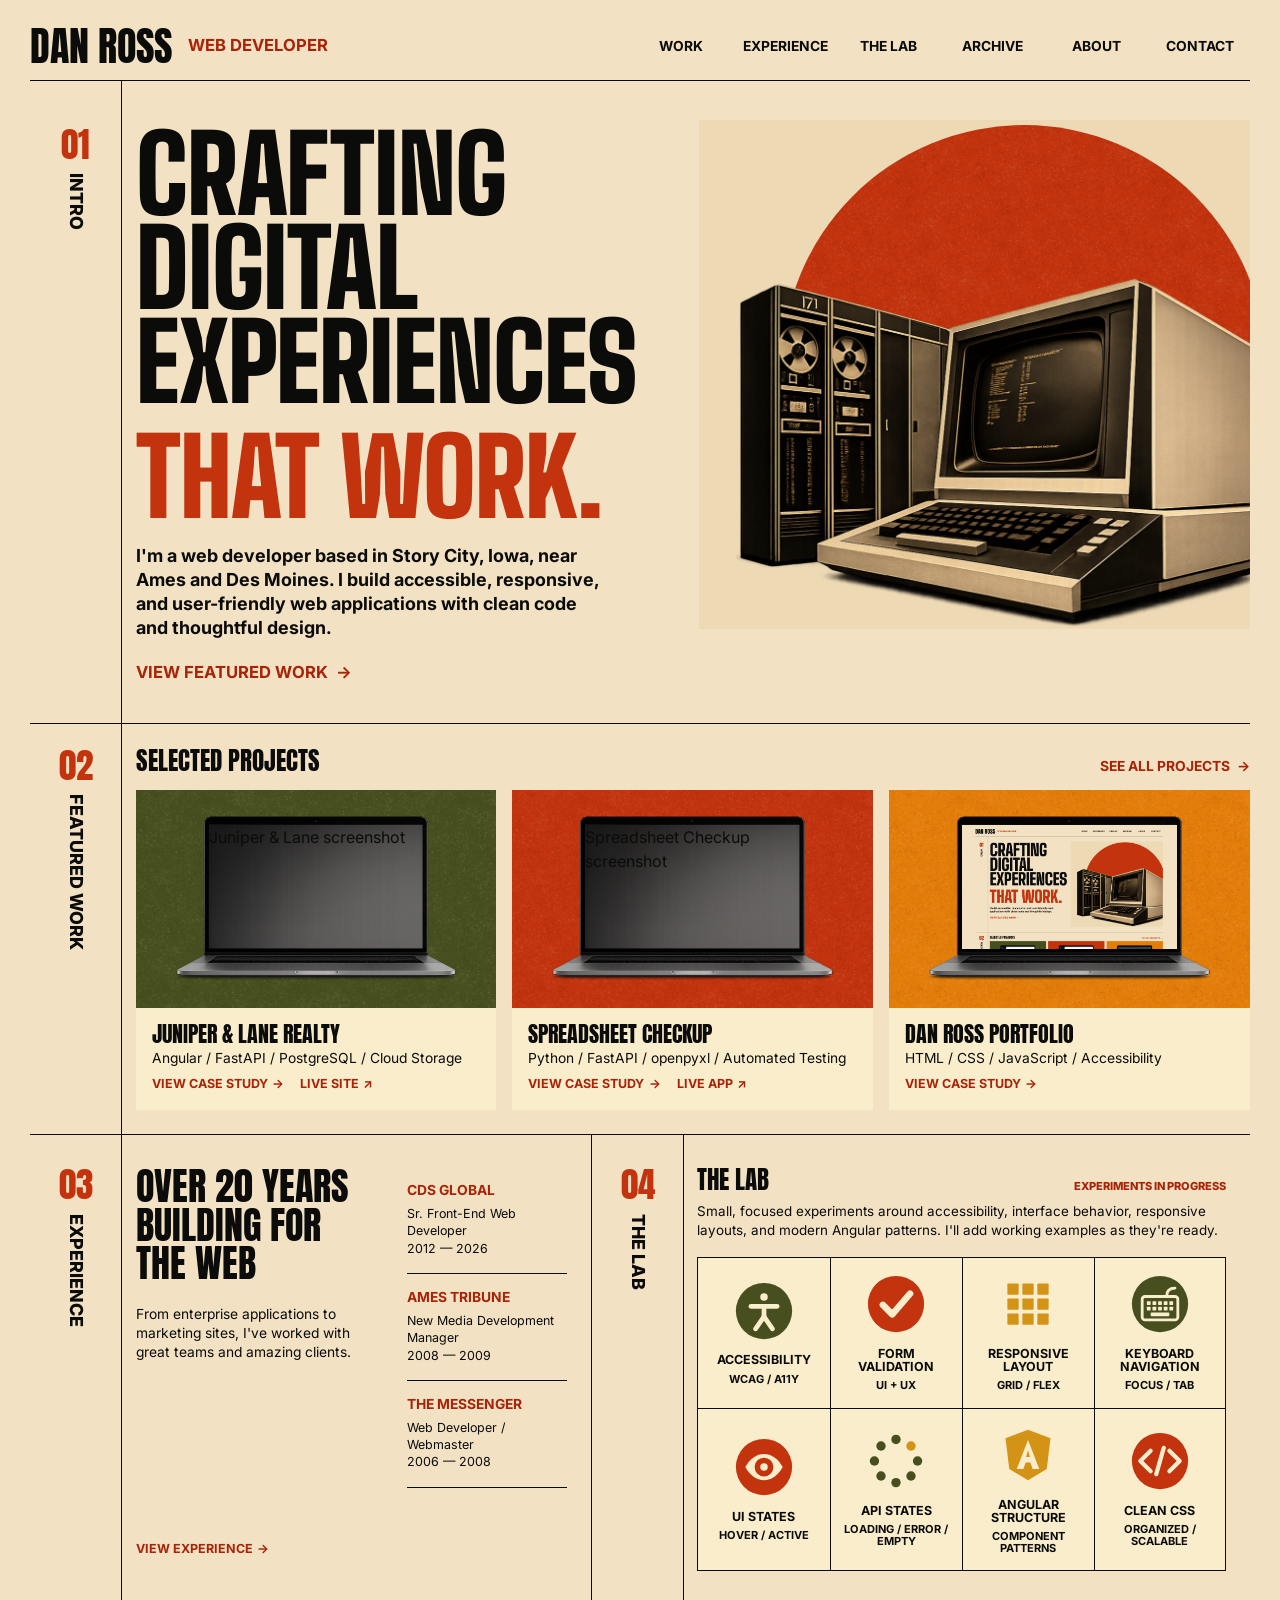
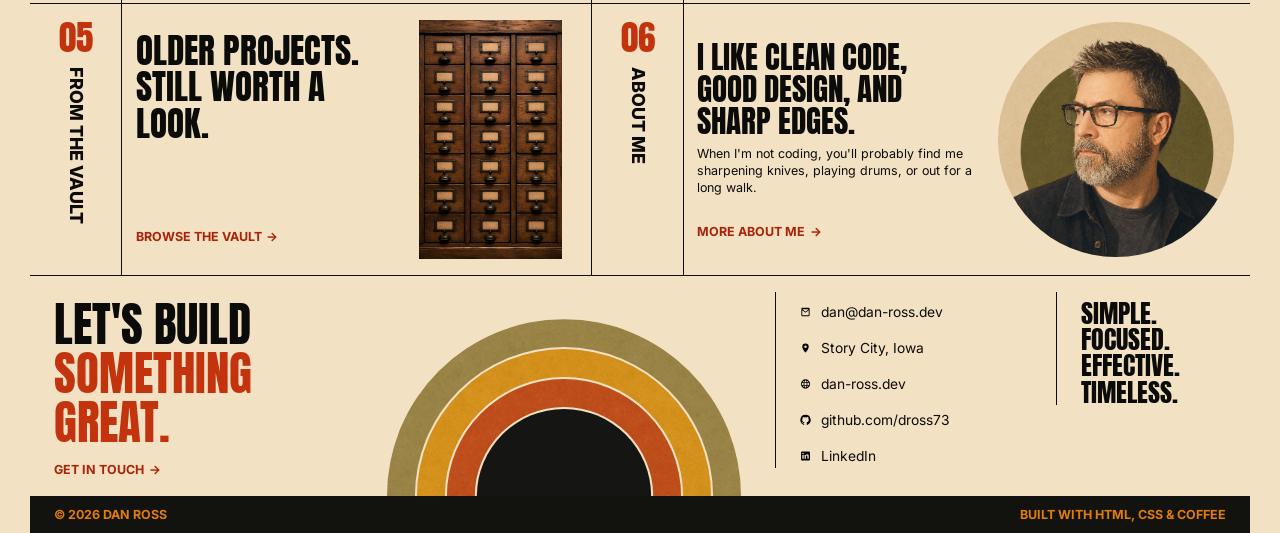
==== index.html @ 4769c068 "Use neutral placeholders for project screenshots" ====
<!doctype html>
<html lang="en">
  <head>
    <meta charset="UTF-8" />
    <meta name="viewport" content="width=device-width, initial-scale=1.0" />
    <meta
      name="description"
      content="Central Iowa web developer based in Story City, near Ames and Des Moines. Explore Dan Ross's front-end, Angular, accessibility, and full-stack development work."
    />

    <title>
      Dan Ross | Front-End & Full-Stack Web Developer in Central Iowa
    </title>
    <link rel="canonical" href="https://dan-ross.dev/" />
    <meta
      property="og:title"
      content="Dan Ross | Front-End &amp; Full-Stack Web Developer"
    />
    <meta
      property="og:description"
      content="Central Iowa web developer specializing in accessible front-end and full-stack web applications."
    />
    <meta property="og:type" content="website" />
    <meta property="og:url" content="https://dan-ross.dev/" />
    <meta
      property="og:image"
      content="https://dan-ross.dev/assets/images/dan-portfolio.png"
    />

    <meta name="twitter:card" content="summary_large_image" />

    <script type="application/ld+json">
      {
        "@context": "https://schema.org",
        "@type": "Person",
        "name": "Dan Ross",
        "url": "https://dan-ross.dev/",
        "image": "https://dan-ross.dev/assets/images/me.png",
        "jobTitle": "Front-End and Full-Stack Web Developer",
        "address": {
          "@type": "PostalAddress",
          "addressLocality": "Story City",
          "addressRegion": "IA",
          "addressCountry": "US"
        },
        "sameAs": [
          "https://github.com/dross73",
          "https://www.linkedin.com/in/dan-ross-dev/"
        ]
      }
    </script>

    <link rel="preconnect" href="https://fonts.googleapis.com" />
    <link rel="preconnect" href="https://fonts.gstatic.com" crossorigin />
    <link
      href="https://fonts.googleapis.com/css2?family=Anton&family=Big+Shoulders+Display:wght@900&family=Inter:wght@400;700;800&display=swap"
      rel="stylesheet"
    />
    <link rel="stylesheet" href="css/reset.css" />
    <link rel="stylesheet" href="css/base.css" />
    <link rel="stylesheet" href="css/layout.css" />
    <link rel="stylesheet" href="css/components.css" />
    <link rel="stylesheet" href="css/theme.css" />

    <script src="js/main.js" defer></script>
  </head>

  <body id="top">
    <a class="skip-link" href="#main-content"> Skip to main content </a>

    <header class="site-header">
      <a class="site-name" href="index.html">Dan Ross</a>
      <p class="site-role">Web Developer</p>

      <button
        class="nav-toggle"
        type="button"
        aria-expanded="false"
        aria-controls="primary-navigation"
        aria-label="Open navigation"
      >
        <span class="nav-toggle-line" aria-hidden="true"></span>
        <span class="nav-toggle-line" aria-hidden="true"></span>
        <span class="nav-toggle-line" aria-hidden="true"></span>
      </button>

      <nav id="primary-navigation" aria-label="Primary navigation">
        <ul class="nav-list">
          <li><a href="#work">Work</a></li>
          <li><a href="experience.html">Experience</a></li>
          <li><a href="#lab">The Lab</a></li>
          <li><a href="vault.html">Archive</a></li>
          <li><a href="about.html">About</a></li>
          <li><a href="#contact">Contact</a></li>
        </ul>
      </nav>
    </header>

    <main id="main-content">
      <section class="hero" aria-labelledby="hero-heading">
        <div class="section-marker" aria-hidden="true">
          <span class="section-marker-number">01</span>
          <span class="section-marker-label">Intro</span>
        </div>

        <div class="hero-main">
          <div class="hero-content">
            <h1 id="hero-heading">
              <span>Crafting</span>
              <span>digital</span>
              <span>experiences</span>
              <span class="hero-heading-accent">that work.</span>
            </h1>
            <p class="hero-description">
              I'm a web developer based in Story City, Iowa, near Ames and Des
              Moines. I build accessible, responsive, and user-friendly web
              applications with clean code and thoughtful design.
            </p>
            <a class="hero-link" href="#work">
              View featured work
              <span aria-hidden="true">→</span>
            </a>
          </div>
          <div class="hero-visual" aria-hidden="true">
            <img class="hero-image" src="assets/images/retro_pc.png" alt="" />
          </div>
        </div>
      </section>

      <section
        class="projects-section"
        id="work"
        aria-labelledby="work-heading"
      >
        <div class="section-marker" aria-hidden="true">
          <span class="section-marker-number">02</span>
          <span class="section-marker-label">Featured Work</span>
        </div>
        <div class="projects-content">
          <div class="projects-heading-row">
            <h2 id="work-heading">Selected Projects</h2>
            <a class="projects-archive-link" href="vault.html">
              See all projects
              <span aria-hidden="true">→</span>
            </a>
          </div>

          <div class="projects-grid">
            <article class="project-card">
              <div class="project-card-visual" aria-hidden="true">
                <div class="project-device">
                  <img
                    class="project-laptop"
                    src="assets/images/laptop.png"
                    alt=""
                  />
                  <div class="project-screen project-screen-placeholder">
                    <span>Juniper &amp; Lane screenshot</span>
                  </div>
                </div>
              </div>

              <div class="project-card-body">
                <h3>Juniper &amp; Lane Realty</h3>
                <p>Angular / FastAPI / PostgreSQL / Cloud Storage</p>

                <div class="project-card-actions">
                  <a
                    class="action-link project-card-cta"
                    href="projects/real-estate-admin.html"
                  >
                    View case study
                    <span aria-hidden="true">→</span>
                  </a>
                  <a
                    class="action-link project-card-cta"
                    href="https://realestate.dan-ross.dev/"
                    target="_blank"
                    rel="noreferrer"
                  >
                    Live site
                    <span aria-hidden="true">↗</span>
                  </a>
                </div>
              </div>
            </article>

            <article class="project-card">
              <div
                class="project-card-visual project-card-visual--red"
                aria-hidden="true"
              >
                <div class="project-device">
                  <img
                    class="project-laptop"
                    src="assets/images/laptop.png"
                    alt=""
                  />
                  <div class="project-screen project-screen-placeholder">
                    <span>Spreadsheet Checkup screenshot</span>
                  </div>
                </div>
              </div>

              <div class="project-card-body">
                <h3>Spreadsheet Checkup</h3>
                <p>Python / FastAPI / openpyxl / Automated Testing</p>

                <div class="project-card-actions">
                  <a
                    class="action-link project-card-cta"
                    href="projects/spreadsheet-checkup.html"
                  >
                    View case study
                    <span aria-hidden="true">→</span>
                  </a>
                  <a
                    class="action-link project-card-cta"
                    href="https://micro-utility.onrender.com/"
                    target="_blank"
                    rel="noreferrer"
                  >
                    Live app
                    <span aria-hidden="true">↗</span>
                  </a>
                </div>
              </div>
            </article>

            <article class="project-card">
              <div
                class="project-card-visual project-card-visual--orange"
                aria-hidden="true"
              >
                <div class="project-device">
                  <img
                    class="project-laptop"
                    src="assets/images/laptop.png"
                    alt=""
                  />
                  <img
                    class="project-screen"
                    src="assets/images/dan-portfolio.png"
                    alt=""
                  />
                </div>
              </div>

              <div class="project-card-body">
                <h3>Dan Ross Portfolio</h3>
                <p>HTML / CSS / JavaScript / Accessibility</p>

                <a
                  class="action-link project-card-cta"
                  href="projects/dan-ross-portfolio.html"
                >
                  View case study
                  <span aria-hidden="true">→</span>
                </a>
              </div>
            </article>
          </div>
        </div>
      </section>

      <div class="experience-lab-row">
        <section
          class="page-section experience-section"
          id="experience"
          aria-labelledby="experience-heading"
        >
          <div class="section-marker">
            <span class="section-marker-number" aria-hidden="true">03</span>

            <h2 id="experience-heading" class="section-marker-label">
              Experience
            </h2>
          </div>

          <div class="experience-content">
            <div class="experience-summary">
              <p class="experience-intro">
                Over 20 years building for <span class="no-wrap">the web</span>
              </p>

              <p class="experience-description">
                From enterprise applications to marketing sites, I've worked
                with great teams and amazing clients.
              </p>

              <a class="action-link experience-link" href="experience.html">
                View experience
                <span aria-hidden="true">→</span>
              </a>
            </div>

            <ol class="experience-list">
              <li class="experience-item">
                <div class="experience-item-heading">
                  <h3>CDS Global</h3>
                  <p>Sr. Front-End Web Developer</p>
                </div>

                <p class="experience-dates">
                  <time datetime="2012">2012</time>
                  <span aria-hidden="true">—</span>
                  <time datetime="2026">2026</time>
                </p>
              </li>

              <li class="experience-item">
                <div class="experience-item-heading">
                  <h3>Ames Tribune</h3>
                  <p>New Media Development Manager</p>
                </div>

                <p class="experience-dates">
                  <time datetime="2008">2008</time>
                  <span aria-hidden="true">—</span>
                  <time datetime="2009">2009</time>
                </p>
              </li>

              <li class="experience-item">
                <div class="experience-item-heading">
                  <h3>The Messenger</h3>
                  <p>Web Developer / Webmaster</p>
                </div>

                <p class="experience-dates">
                  <time datetime="2006">2006</time>
                  <span aria-hidden="true">—</span>
                  <time datetime="2008">2008</time>
                </p>
              </li>
            </ol>
          </div>
        </section>

        <section
          class="page-section lab-section"
          id="lab"
          aria-labelledby="lab-heading"
        >
          <div class="section-marker" aria-hidden="true">
            <span class="section-marker-number">04</span>
            <span class="section-marker-label">The Lab</span>
          </div>

          <div class="lab-content">
            <div class="lab-heading-row">
              <h2 id="lab-heading">The Lab</h2>

              <p class="lab-status">Experiments in progress</p>
            </div>
            <p class="lab-description">
              Small, focused experiments around accessibility, interface
              behavior, responsive layouts, and modern Angular patterns. I'll
              add working examples as they're ready.
            </p>
            <ul class="lab-grid">
              <li class="lab-card">
                <span class="lab-card-icon" aria-hidden="true">
                  <img
                    src="assets/icons/accessibility.svg"
                    alt=""
                    width="60"
                    height="60"
                  />
                </span>
                <h3>Accessibility</h3>
                <p>WCAG / A11Y</p>
              </li>

              <li class="lab-card">
                <span class="lab-card-icon" aria-hidden="true">
                  <img
                    src="assets/icons/form-validation.svg"
                    alt=""
                    width="60"
                    height="60"
                  />
                </span>
                <h3>Form Validation</h3>
                <p>UI + UX</p>
              </li>

              <li class="lab-card">
                <span class="lab-card-icon" aria-hidden="true">
                  <img
                    src="assets/icons/responsive-layout.svg"
                    alt=""
                    width="60"
                    height="60"
                  />
                </span>
                <h3>Responsive Layout</h3>
                <p>Grid / Flex</p>
              </li>

              <li class="lab-card">
                <span class="lab-card-icon" aria-hidden="true">
                  <img
                    src="assets/icons/keyboard-nav.svg"
                    alt=""
                    width="60"
                    height="60"
                  />
                </span>
                <h3>Keyboard Navigation</h3>
                <p>Focus / Tab</p>
              </li>

              <li class="lab-card">
                <span class="lab-card-icon" aria-hidden="true">
                  <img
                    src="assets/icons/ui-states.svg"
                    alt=""
                    width="60"
                    height="60"
                  />
                </span>
                <h3>UI States</h3>
                <p>Hover / Active</p>
              </li>

              <li class="lab-card">
                <span class="lab-card-icon" aria-hidden="true">
                  <img
                    src="assets/icons/api-states.svg"
                    alt=""
                    width="60"
                    height="60"
                  />
                </span>
                <h3>API States</h3>
                <p>Loading / Error / Empty</p>
              </li>

              <li class="lab-card">
                <span class="lab-card-icon" aria-hidden="true">
                  <img
                    src="assets/icons/angular-structure.svg"
                    alt=""
                    width="60"
                    height="60"
                  />
                </span>
                <h3>Angular Structure</h3>
                <p>Component Patterns</p>
              </li>

              <li class="lab-card">
                <span class="lab-card-icon" aria-hidden="true">
                  <img
                    src="assets/icons/clean-css.svg"
                    alt=""
                    width="60"
                    height="60"
                  />
                </span>
                <h3>Clean CSS</h3>
                <p>Organized / Scalable</p>
              </li>
            </ul>
          </div>
        </section>
      </div>

      <!-- Vault and About share one editorial row on desktop. -->
      <div class="vault-about-row">
        <section
          class="page-section vault-section"
          id="archive"
          aria-labelledby="archive-heading"
        >
          <div class="section-marker">
            <span class="section-marker-number" aria-hidden="true">05</span>

            <h2 id="archive-heading" class="section-marker-label">
              From the Vault
            </h2>
          </div>

          <div class="vault-content">
            <div class="vault-copy">
              <p class="vault-intro">
                Older projects.<br />
                Still worth a look.
              </p>

              <a class="action-link vault-link" href="vault.html">
                Browse the vault
                <span aria-hidden="true">→</span>
              </a>
            </div>

            <div class="vault-media">
              <img
                class="vault-image"
                src="assets/images/card-catalog.png"
                alt=""
                width="971"
                height="1619"
                loading="lazy"
              />
            </div>
          </div>
        </section>

        <section
          class="page-section about-section"
          id="about"
          aria-labelledby="about-heading"
        >
          <div class="section-marker">
            <span class="section-marker-number" aria-hidden="true">06</span>

            <h2 id="about-heading" class="section-marker-label">About Me</h2>
          </div>

          <div class="about-content">
            <div class="about-copy">
              <p class="about-intro">
                I like clean code,<br />
                good design, and<br />
                sharp edges.
              </p>

              <p class="about-description">
                When I'm not coding, you'll probably find me sharpening knives,
                playing drums, or out for a long walk.
              </p>

              <a class="action-link about-link" href="about.html">
                More about me
                <span aria-hidden="true">→</span>
              </a>
            </div>

            <img
              class="about-portrait"
              src="assets/images/me.png"
              alt="Stylized portrait of Dan Ross"
              width="1536"
              height="1536"
              loading="lazy"
            />
          </div>
        </section>
      </div>

      <section
        class="contact-section"
        id="contact"
        aria-labelledby="contact-heading"
      >
        <div class="contact-grid">
          <div class="contact-cta">
            <h2 id="contact-heading">
              <span>Let's build</span>
              <span>something great.</span>
            </h2>

            <a class="action-link contact-link" href="mailto:dan@dan-ross.dev">
              Get in touch
              <span aria-hidden="true">→</span>
            </a>
          </div>

          <img
            class="contact-arc"
            src="assets/images/contact-arc.svg"
            alt=""
            width="600"
            height="300"
          />

          <address class="contact-details">
            <ul>
              <li>
                <img
                  class="contact-detail-icon"
                  src="assets/icons/contact-email.svg"
                  alt=""
                  width="24"
                  height="24"
                />
                <a href="mailto:dan@dan-ross.dev">dan@dan-ross.dev</a>
              </li>

              <li>
                <img
                  class="contact-detail-icon"
                  src="assets/icons/contact-location.svg"
                  alt=""
                  width="24"
                  height="24"
                />
                <span>Story City, Iowa</span>
              </li>

              <li>
                <img
                  class="contact-detail-icon"
                  src="assets/icons/contact-website.svg"
                  alt=""
                  width="24"
                  height="24"
                />
                <a href="https://dan-ross.dev">dan-ross.dev</a>
              </li>

              <li>
                <img
                  class="contact-detail-icon"
                  src="assets/icons/contact-github.svg"
                  alt=""
                  width="24"
                  height="24"
                />
                <a
                  href="https://github.com/dross73"
                  target="_blank"
                  rel="noreferrer"
                >
                  github.com/dross73
                </a>
              </li>

              <li>
                <img
                  class="contact-detail-icon"
                  src="assets/icons/contact-linkedin.svg"
                  alt=""
                  width="24"
                  height="24"
                />
                <a
                  href="https://www.linkedin.com/in/dan-ross-dev/"
                  target="_blank"
                  rel="noreferrer"
                  >LinkedIn</a
                >
              </li>
            </ul>
          </address>

          <p class="contact-tagline">
            Simple.<br />
            Focused.<br />
            Effective.<br />
            Timeless.
          </p>
        </div>
      </section>
    </main>

    <footer class="site-footer">
      <p>&copy; 2026 Dan Ross</p>
      <p>Built with HTML, CSS &amp; Coffee</p>
    </footer>

    <a class="back-to-top" href="#top" aria-label="Back to top">
      <span aria-hidden="true">↑</span>
    </a>
    <!-- Cloudflare Web Analytics -->
    <!-- htmlhint-disable attr-value-double-quotes -->
    <script
      type="module"
      src="https://static.cloudflareinsights.com/beacon.min.js"
      data-cf-beacon='{"token":"810c27ea24e74a5a8861d5052f84c1c4"}'
    ></script>
    <!-- End Cloudflare Web Analytics -->
  </body>
</html>
---- css/base.css ----
body {
  background-color: var(--color-background);
  color: var(--color-text);
  font-family: var(--font-body);
  line-height: 1.5;
}

html {
  scroll-behavior: smooth;
}

/* Respect users who prefer reduced motion. */
@media (prefers-reduced-motion: reduce) {
  html {
    scroll-behavior: auto;
  }
}

h1,
h2,
h3 {
  line-height: 1.1;
}

a {
  color: inherit;
  text-underline-offset: 0.2em;
}

:focus-visible {
  outline: 0.2rem solid currentColor;
  outline-offset: 0.2rem;
}

.no-wrap {
  white-space: nowrap;
}
---- css/layout.css ----
.site-header {
  display: grid;
  grid-template-columns: auto auto 1fr;
  align-items: center;
  gap: 0.95rem;
  width: min(calc(100% - 3.8rem), 85.17rem);
  margin-inline: auto;
  padding-block: 1.55rem 0.82rem;
  border-bottom: 1px solid var(--color-text);
}

.site-header nav {
  justify-self: end;
}

.nav-list {
  display: flex;
  align-items: center;
  gap: 0.26rem;
  margin: 0;
  padding: 0;
  list-style: none;
}

.nav-list li {
  width: 6.22rem;
  text-align: center;
}

.hero {
  display: grid;
  grid-template-columns: 5.75rem minmax(0, 1fr);
  align-items: start;
  column-gap: 0.83rem;
  width: min(calc(100% - 3.8rem), 85.17rem);
  margin-inline: auto;
}

.hero-main {
  display: grid;
  grid-template-columns:
    minmax(0, 35.95rem)
    minmax(0, 41.81rem);
  align-items: start;
  column-gap: 0.83rem;
  padding: 2.87rem 0 2.4rem;
}

.projects-section {
  display: grid;
  grid-template-columns: 5.75rem minmax(0, 1fr);
  column-gap: 0.83rem;
  width: min(calc(100% - 3.8rem), 85.17rem);
  margin-inline: auto;
  border-top: 1px solid var(--color-text);
  border-bottom: 1px solid var(--color-text);
}

.projects-content {
  padding-block: 1.5rem;
}

.projects-heading-row {
  display: flex;
  align-items: baseline;
  justify-content: space-between;
  gap: 1rem;
}

.projects-grid {
  display: grid;
  grid-template-columns: repeat(3, minmax(0, 1fr));
  gap: 16px;
  margin-top: 16px;
}

.experience-lab-row {
  display: grid;
  grid-template-columns: minmax(0, 46fr) minmax(0, 54fr);
  width: min(calc(100% - 3.8rem), 85.17rem);
  margin-inline: auto;
  border-bottom: 1px solid var(--color-text);
}

.experience-section {
  display: grid;
  grid-template-columns: 5.75rem minmax(0, 1fr);
  column-gap: 0.83rem;
}

.experience-content {
  display: grid;
  grid-template-columns: minmax(0, 3fr) minmax(0, 2fr);
  column-gap: 2rem;
  padding: 2rem 1.5rem 2rem 0;
}

.experience-lab-row > .page-section + .page-section {
  border-left: 1px solid var(--color-text);
}

.lab-section {
  display: grid;
  grid-template-columns: 5.75rem minmax(0, 1fr);
  column-gap: 0.83rem;
}

.lab-content {
  padding: 2rem 1.5rem 2rem 0;
}

.lab-heading-row {
  display: flex;
  align-items: baseline;
  justify-content: space-between;
  gap: 1rem;
}

.lab-grid {
  display: grid;
  grid-template-columns: repeat(4, minmax(0, 1fr));
  margin: 1rem 0 0;
  padding: 0;
  list-style: none;
}

/* Vault, About, Contact, and footer */
.vault-about-row {
  display: grid;
  grid-template-columns: minmax(0, 46fr) minmax(0, 54fr);
  width: min(calc(100% - 3.8rem), 85.17rem);
  margin-inline: auto;
  border-bottom: 1px solid var(--color-text);
}

.vault-section,
.about-section {
  display: grid;
  grid-template-columns: 5.75rem minmax(0, 1fr);
  column-gap: 0.83rem;
}

.vault-about-row > .page-section + .page-section {
  border-left: 1px solid var(--color-text);
}

.vault-content {
  display: grid;
  grid-template-columns: minmax(0, 1fr) minmax(10rem, 40%);
  gap: 1.25rem;
  min-height: 16.93rem;
  padding: 1rem 0.75rem 1rem 0;
}

.about-content {
  display: grid;
  grid-template-columns: minmax(0, 1fr) minmax(10rem, 44%);
  align-items: center;
  gap: 1rem;
  min-height: 16.93rem;
  padding: 0.75rem 1rem 0.75rem 0;
}

.contact-section {
  width: min(calc(100% - 3.8rem), 85.17rem);
  margin-inline: auto;
  padding: 1rem 1.5rem 0;
}

.contact-grid {
  display: grid;
  grid-template-columns:
    minmax(0, 1.02fr)
    minmax(0, 1.44fr)
    minmax(0, 0.96fr)
    minmax(0, 0.58fr);
  align-items: start;
  min-height: 12.75rem;
}

.contact-cta {
  grid-column: 1;
  padding-top: 0.5rem;
}

.contact-arc {
  grid-column: 2;
}

.contact-details {
  grid-column: 3;
  padding: 0.5rem 1.5rem 0;
  border-left: 1px solid var(--color-text);
}

.contact-tagline {
  grid-column: 4;
  padding: 0.5rem 0 0 1.5rem;
  border-left: 1px solid var(--color-text);
}

.site-footer {
  display: flex;
  align-items: center;
  justify-content: space-between;
  gap: 1rem;
  width: min(calc(100% - 3.8rem), 85.17rem);
  margin-inline: auto;
  padding: 0.75rem 1.5rem;
}

/* Prevent the Experience content from becoming cramped on smaller desktops. */
@media (max-width: 64rem) {
  .experience-content {
    grid-template-columns: 1fr;
    gap: 1.5rem;
  }

  .lab-grid {
    grid-template-columns: repeat(2, minmax(0, 1fr));
  }

  .vault-content {
    grid-template-columns: 1fr;
  }
}

@media (max-width: 56rem) {
  .site-header {
    grid-template-columns: auto minmax(0, 1fr) auto;
    gap: 0.75rem;
    width: calc(100% - 2rem);
    padding-block: 1.25rem 0.9rem;
  }

  .hero {
    grid-template-columns: 1fr;
    row-gap: 2rem;
    width: calc(100% - 2rem);
    padding: 2rem 0 2.5rem;
  }

  .hero-main {
    grid-template-columns: 1fr;
    row-gap: 2rem;
    padding: 0;
  }

  .projects-section {
    grid-template-columns: 1fr;
    width: calc(100% - 2rem);
  }

  .projects-grid {
    grid-template-columns: 1fr;
  }

  .experience-lab-row {
    grid-template-columns: 1fr;
    width: calc(100% - 2rem);
  }

  .experience-section {
    grid-template-columns: 1fr;
  }

  .experience-content {
    grid-template-columns: 1fr;
    padding: 1.5rem 0 2rem;
  }

  .lab-section {
    grid-template-columns: 1fr;
  }

  .lab-content {
    padding: 1.5rem 0 2rem;
  }

  .lab-grid {
    grid-template-columns: repeat(2, minmax(0, 1fr));
  }

  .vault-about-row {
    grid-template-columns: 1fr;
    width: calc(100% - 2rem);
  }

  .vault-section,
  .about-section {
    grid-template-columns: 1fr;
  }

  .vault-content,
  .about-content {
    grid-template-columns: 1fr;
    gap: 1.5rem;
    min-height: 0;
    padding: 1.5rem 0 2rem;
  }

  .vault-about-row > .page-section + .page-section {
    border-top: 1px solid var(--color-text);
    border-left: 0;
  }

  .contact-section {
    width: calc(100% - 2rem);
    padding: 2rem 0 1.5rem;
  }

  .contact-grid {
    grid-template-columns: 1fr;
    align-items: start;
    gap: 1.75rem;
  }

  .contact-cta,
  .contact-arc,
  .contact-details,
  .contact-tagline {
    grid-column: 1;
  }

  .contact-details,
  .contact-tagline {
    padding-inline: 0;
    border-left: 0;
  }

  .site-footer {
    align-items: flex-start;
    flex-direction: column;
    width: calc(100% - 2rem);
  }

  .lab-card:nth-child(2n) {
    border-right: 1px solid var(--color-text);
  }

  .lab-card:nth-last-child(-n + 4) {
    border-bottom: 0;
  }

  .lab-card:nth-last-child(-n + 2) {
    border-bottom: 1px solid var(--color-text);
  }

  .experience-lab-row > .page-section + .page-section {
    border-top: 1px solid var(--color-text);
    border-left: 0;
  }

  .site-role {
    max-width: 8rem;
  }

  .site-header .nav-toggle {
    position: relative;
    z-index: 20;
    display: block;
    justify-self: end;
  }

  .site-header nav {
    position: fixed;
    inset-block: 0;
    right: 0;
    z-index: 10;
    width: min(22rem, 86vw);
    padding: 5.75rem 1.5rem 2rem;
    border-left: 1px solid var(--color-text);
    background-color: var(--color-background);
    transform: translateX(100%);
    transition:
      transform 200ms ease,
      visibility 0s linear 200ms;
    visibility: hidden;
    pointer-events: none;
  }

  .site-header nav.is-open {
    visibility: visible;
    pointer-events: auto;
    transform: translateX(0);
    transition-delay: 0s;
  }

  .site-header:has(nav.is-open) .nav-toggle {
    position: fixed;
    top: 1.25rem;
    right: 1rem;
  }

  .nav-list {
    flex-direction: column;
    align-items: stretch;
    gap: 0.25rem;
    padding-block: 1rem 0.5rem;
  }

  .nav-list li {
    width: auto;
    text-align: left;
  }

  .nav-list a {
    padding-block: 0.4rem;
  }
}
---- css/components.css ----
.skip-link {
  position: fixed;
  top: 0.75rem;
  left: 0.75rem;
  z-index: 100;
  padding: 0.75rem 1rem;
  background-color: var(--color-text);
  color: var(--color-background);
  font-weight: 700;
  text-decoration: none;
  transform: translateY(calc(-100% - 1rem));
  transition: transform 150ms ease;
}

.skip-link:focus-visible {
  transform: translateY(0);
}

.site-name {
  font-family: var(--font-heading);
  font-size: 2.505rem;
  font-weight: 400;
  line-height: 1.05;
  text-decoration: none;
  text-transform: uppercase;
}

.site-role {
  color: var(--color-accent-text);
  font-size: 1.0365rem;
  font-weight: 700;
  line-height: 1.05;
  text-transform: uppercase;
}

.nav-list a {
  display: block;
  font-size: 0.864rem;
  font-weight: 700;
  line-height: 1.05;
  text-decoration: none;
  text-transform: uppercase;
}

.nav-list a:hover,
.nav-list a:focus-visible {
  text-decoration: underline;
}

.nav-toggle {
  display: none;
  width: 2.75rem;
  height: 2.75rem;
  padding: 0.5rem;
  border: 0;
  background: transparent;
  color: var(--color-text);
  cursor: pointer;
}

.nav-toggle-line {
  display: block;
  width: 100%;
  height: 0.16rem;
  background-color: currentColor;
}
.nav-toggle-line + .nav-toggle-line {
  margin-top: 0.35rem;
}

.section-marker {
  align-self: stretch;
  display: flex;
  flex-direction: column;
  align-items: center;
  gap: 0.75rem;
  padding-top: 0.5rem;
  border-right: 1px solid var(--color-text);
}

.hero .section-marker {
  padding-top: 2.87rem;
}

.projects-section .section-marker {
  padding-top: 1.5rem;
}

.experience-section .section-marker,
.lab-section .section-marker {
  padding-top: 2rem;
}

.vault-section .section-marker,
.about-section .section-marker {
  padding-top: 1rem;
}

.section-marker-number {
  color: var(--color-accent);
  font-family: var(--font-heading);
  font-size: 2.16rem;
  line-height: 1;
}

.section-marker-label {
  font-size: 1.12rem;
  font-weight: 800;
  line-height: 1;
  text-transform: uppercase;
  writing-mode: vertical-rl;
}

.hero h1 {
  width: 35.94rem;
  font-family: var(--font-hero);
  font-size: clamp(5rem, 8.333vw, 7.5rem);
  font-weight: 900;
  line-height: 0.883;
  letter-spacing: -0.01em;
  text-transform: uppercase;
}

.hero h1 span {
  display: block;
}

.hero-heading-accent {
  margin-top: 1.25rem;
  color: var(--color-accent);
  line-height: 0.9;
}

.hero-description {
  max-width: 29.37rem;
  margin-top: 1.19rem;
  font-size: 1.123rem;
  font-weight: 700;
  line-height: 1.335;
}

.hero-link {
  display: inline-flex;
  align-items: center;
  gap: 0.5rem;
  margin-top: 1.5rem;
  color: var(--color-accent-text);
  font-size: 1.0365rem;
  font-weight: 700;
  line-height: 1.05;
  text-decoration: none;
  text-transform: uppercase;
}

.hero-link span {
  font-size: inherit;
}

.hero-link:hover,
.hero-link:focus-visible {
  text-decoration: underline;
}

.hero-visual {
  position: relative;
  width: 100%;
  aspect-ratio: 669 / 619;
  margin-top: -0.44rem;
  overflow: hidden;
  background-color: #eed9b5;
}

.hero-visual::before {
  position: absolute;
  top: 1%;
  left: 15%;
  width: 88%;
  aspect-ratio: 1;
  border-radius: 50%;
  background-color: var(--color-accent);
  background-image: url('../assets/textures/print-grain.png');
  background-repeat: repeat;
  background-size: 256px 256px;
  content: '';
}

.hero-image {
  position: absolute;
  right: -15px;
  bottom: 0;
  z-index: 1;
  display: block;
  width: 96%;
  height: 96%;
  object-fit: contain;
  object-position: right bottom;
}

.projects-heading-row h2,
.lab-content h2 {
  font-family: var(--font-heading);
  font-size: 1.555rem;
  font-weight: 400;
  line-height: 1.05;
  text-transform: uppercase;
}

.lab-status {
  color: var(--color-accent-text);
  font-size: 0.69rem;
  font-weight: 800;
  line-height: 1.05;
  text-transform: uppercase;
}

.lab-description {
  max-width: 44rem;
  margin-top: 0.55rem;
  font-size: 0.84rem;
  line-height: 1.45;
}

.projects-archive-link {
  display: inline-flex;
  align-items: center;
  gap: 0.4rem;
  color: var(--color-accent-text);
  font-size: 0.864rem;
  font-weight: 700;
  line-height: 1.05;
  text-decoration: none;
  text-transform: uppercase;
}

.projects-archive-link:hover,
.projects-archive-link:focus-visible {
  text-decoration: underline;
}

.project-card {
  overflow: hidden;
  background-color: var(--color-surface);
}

.project-card-visual {
  position: relative;
  display: grid;
  place-items: center;
  aspect-ratio: 378.67 / 229.42;
  background-color: var(--color-olive);
}

.project-card-visual::before {
  position: absolute;
  inset: 0;
  background-image: url('../assets/textures/print-grain.png');
  background-repeat: repeat;
  background-size: 256px 256px;
  content: '';
  pointer-events: none;
}

.project-laptop {
  display: block;
  width: 80%;
  height: auto;
}

.project-device {
  position: relative;
  z-index: 1;
  width: 80%;
}

.project-device .project-laptop {
  width: 100%;
}

.project-screen {
  position: absolute;
  top: 6.9%;
  left: 12.8%;
  width: 74.4%;
  height: 71.8%;
  object-fit: cover;
}

.project-card-visual--red {
  background-color: var(--color-accent);
}

.project-card-visual--orange {
  background-color: var(--color-orange);
}

.project-card-body {
  padding: 0.85rem 1rem 1rem;
}

.project-card-body h3 {
  font-family: var(--font-heading);
  font-size: 1.38rem;
  font-weight: 400;
  line-height: 1.05;
  text-transform: uppercase;
}

.project-card-body p {
  margin-top: 0.35rem;
  font-size: 0.864rem;
  line-height: 1.1;
}

.action-link {
  display: inline-flex;
  align-items: center;
  gap: 0.35em;
  color: var(--color-accent-text);
  font-size: 0.78rem;
  font-weight: 700;
  line-height: 1.05;
  text-decoration: none;
  text-transform: uppercase;
}

.project-card-actions {
  display: flex;
  flex-wrap: wrap;
  gap: 0 1rem;
}

.project-card-cta {
  margin-top: 0.7rem;
}

.experience-summary {
  display: flex;
  flex-direction: column;
  padding-bottom: 1rem;
}

.experience-link {
  width: max-content;
  margin-top: auto;
}

.action-link:hover,
.action-link:focus-visible {
  text-decoration: underline;
}

.experience-intro {
  max-width: 19rem;
  font-family: var(--font-heading);
  font-size: clamp(2rem, 3vw, 2.68rem);
  line-height: 1;
  text-transform: uppercase;
}

.experience-description {
  max-width: 22.46rem;
  margin-top: 1.44rem;
  font-size: 0.864rem;
  line-height: 1.35;
}

.experience-list {
  margin: 0;
  padding: 0;
  list-style: none;
}

.experience-item {
  padding-block: 1rem;
  border-bottom: 1px solid var(--color-text);
}

.experience-item-heading h3 {
  color: var(--color-accent-text);
  font-size: 0.864rem;
  font-weight: 700;
  line-height: 1.05;
  text-transform: uppercase;
}

.experience-item-heading p {
  margin-top: 0.44rem;
  font-size: 0.78rem;
  line-height: 1.4;
}

.experience-dates {
  font-size: 0.78rem;
  line-height: 1.4;
  white-space: nowrap;
}

.lab-card {
  display: flex;
  flex-direction: column;
  align-items: center;
  justify-content: center;
  min-height: 8.03rem;
  padding: 1rem 0.7rem;
  background-color: var(--color-surface);
  border-top: 1px solid var(--color-text);
  border-left: 1px solid var(--color-text);
  text-align: center;
}

.lab-card-icon {
  display: grid;
  place-items: center;
  width: 3.75rem;
  height: 3.75rem;
  margin-bottom: 0.8rem;
  flex-shrink: 0;
}

.lab-card-icon svg {
  display: block;
  width: 100%;
  height: 100%;
}

.lab-card h3 {
  font-size: 0.78rem;
  font-weight: 700;
  line-height: 1.05;
  text-transform: uppercase;
}

.lab-card p {
  margin-top: 0.45rem;
  font-size: 0.69rem;
  font-weight: 700;
  line-height: 1.05;
  text-transform: uppercase;
}

.lab-card:nth-child(4n) {
  border-right: 1px solid var(--color-text);
}

.lab-card:nth-last-child(-n + 4) {
  border-bottom: 1px solid var(--color-text);
}

/* Vault and About */
.vault-copy,
.about-copy {
  display: flex;
  flex-direction: column;
  align-items: flex-start;
}

.vault-copy {
  padding-block: 0.75rem 1rem;
}

.vault-intro,
.about-intro {
  font-family: var(--font-heading);
  font-weight: 400;
  line-height: 1.05;
  text-transform: uppercase;
}

.vault-intro {
  font-size: clamp(2rem, 2.7vw, 2.42rem);
}

.about-intro {
  font-size: clamp(1.85rem, 2.4vw, 2.16rem);
}

.vault-link {
  margin-top: auto;
}

.about-description {
  max-width: 21.6rem;
  margin-top: 0.55rem;
  font-size: 0.78rem;
  line-height: 1.35;
}

.about-link {
  margin-top: 1.75rem;
}

.vault-media {
  position: relative;
  min-height: 13.13rem;
  overflow: hidden;
}

.vault-image {
  position: absolute;
  inset: 0;
  display: block;
  width: 100%;
  height: 100%;
  object-fit: contain;
  object-position: center;
}

.about-portrait {
  align-self: center;
  display: block;
  width: 100%;
  height: auto;
  aspect-ratio: 1 / 1;
  object-fit: cover;
  border-radius: 50%;
}

/* Contact and footer */
.contact-cta h2 {
  font-family: var(--font-heading);
  font-size: 2.9368rem;
  font-weight: 400;
  line-height: 1.043;
  text-transform: uppercase;
}

.contact-cta h2 span {
  display: block;
}

.contact-cta h2 span:last-child {
  color: var(--color-accent);
}

.contact-link {
  margin-top: 1rem;
}

.contact-arc {
  align-self: end;
  justify-self: center;
  display: block;
  width: 100%;
  height: 12.75rem;
  object-fit: contain;
  object-position: center bottom;
  margin: 0;
  transform: none;
}

.contact-details {
  font-style: normal;
}

.contact-details ul {
  margin: 0;
  padding: 0;
  list-style: none;
}

.contact-details li {
  display: grid;
  grid-template-columns: 0.7rem minmax(0, 1fr);
  align-items: center;
  gap: 0.65rem;
  font-size: 0.864rem;
  line-height: 1.2;
}

.contact-details li + li {
  margin-top: 0.75rem;
}


.contact-details a {
  width: max-content;
  max-width: 100%;
  color: inherit;
  overflow-wrap: anywhere;
  text-decoration: none;
}

.contact-details a:hover,
.contact-details a:focus-visible {
  text-decoration: underline;
}

.contact-tagline {
  font-family: var(--font-heading);
  font-size: 1.64rem;
  line-height: 1;
  text-transform: uppercase;
}

.site-footer {
  position: relative;
  z-index: 1;
  background-color: var(--color-dark-surface);
  color: var(--color-orange);
  font-size: 0.78rem;
  font-weight: 700;
  line-height: 1.05;
  text-transform: uppercase;
}

.back-to-top {
  position: fixed;
  right: 1.5rem;
  bottom: 1.5rem;
  z-index: 10;
  display: grid;
  width: 3rem;
  height: 3rem;
  place-items: center;
  border: 1px solid var(--color-text);
  background-color: var(--color-surface);
  color: var(--color-text);
  font-size: 1.5rem;
  text-decoration: none;
  opacity: 0;
  visibility: hidden;
  transform: translateY(0.5rem);
  transition:
    opacity 180ms ease,
    transform 180ms ease,
    visibility 180ms ease;
  pointer-events: none;
}

.back-to-top.is-visible {
  opacity: 1;
  visibility: visible;
  transform: translateY(0);
  pointer-events: auto;
}

/* Update Lab borders when the grid changes from four to two columns. */
@media (max-width: 64rem) {
  .lab-card:nth-child(4n) {
    border-right: 0;
  }

  .lab-card:nth-child(2n) {
    border-right: 1px solid var(--color-text);
  }

  .lab-card:nth-last-child(-n + 4) {
    border-bottom: 0;
  }

  .lab-card:nth-last-child(-n + 2) {
    border-bottom: 1px solid var(--color-text);
  }
}

@media (max-width: 56rem) {
  .hero h1 {
    width: auto;
    font-size: clamp(3.25rem, 16vw, 5rem);
  }

  .section-marker {
    width: max-content;
    flex-direction: row;
    align-items: baseline;
    gap: 0.5rem;
    padding-top: 0.75rem;
    padding-bottom: 0.3rem;
    border-right: 0;
    border-bottom: 1px solid var(--color-accent);
  }

  .hero .section-marker {
    padding-top: 2.87rem;
  }

  .vault-section .section-marker,
  .about-section .section-marker {
    padding-top: 0.75rem;
  }

  .vault-copy,
  .about-copy {
    padding-block: 0;
  }

  .vault-link,
  .about-link {
    margin-top: 1.5rem;
  }

  .vault-media {
    min-height: 15rem;
  }

  .about-portrait {
    justify-self: center;
    width: min(18rem, 100%);
  }

  .contact-cta h2 {
    font-size: clamp(2.5rem, 13vw, 3.8rem);
  }

  .contact-tagline {
    font-size: 2rem;
  }

  .contact-arc {
    height: auto;
  }

  .section-marker-number {
    font-size: 1.65rem;
  }

  .section-marker-label {
    font-size: 1rem;
    writing-mode: horizontal-tb;
  }
}
---- css/theme.css ----
:root {
  /* Core colors from the portfolio design */
  --color-background: #f2e1c3;
  --color-surface: #faedcc;
  --color-text: #0b0b0a;
  --color-dark-surface: #12120f;
  --color-accent: #c2330e;
  --color-accent-text: #a92308;
  --color-orange: #e37d0a;
  --color-orange-text: #a34b00;
  --color-olive: #474f1f;

  /* Typography */
  --font-heading: 'Anton', sans-serif;
  --font-hero: 'Big Shoulders Display', 'Arial Narrow', sans-serif;
  --font-body: 'Inter', system-ui, sans-serif;
}
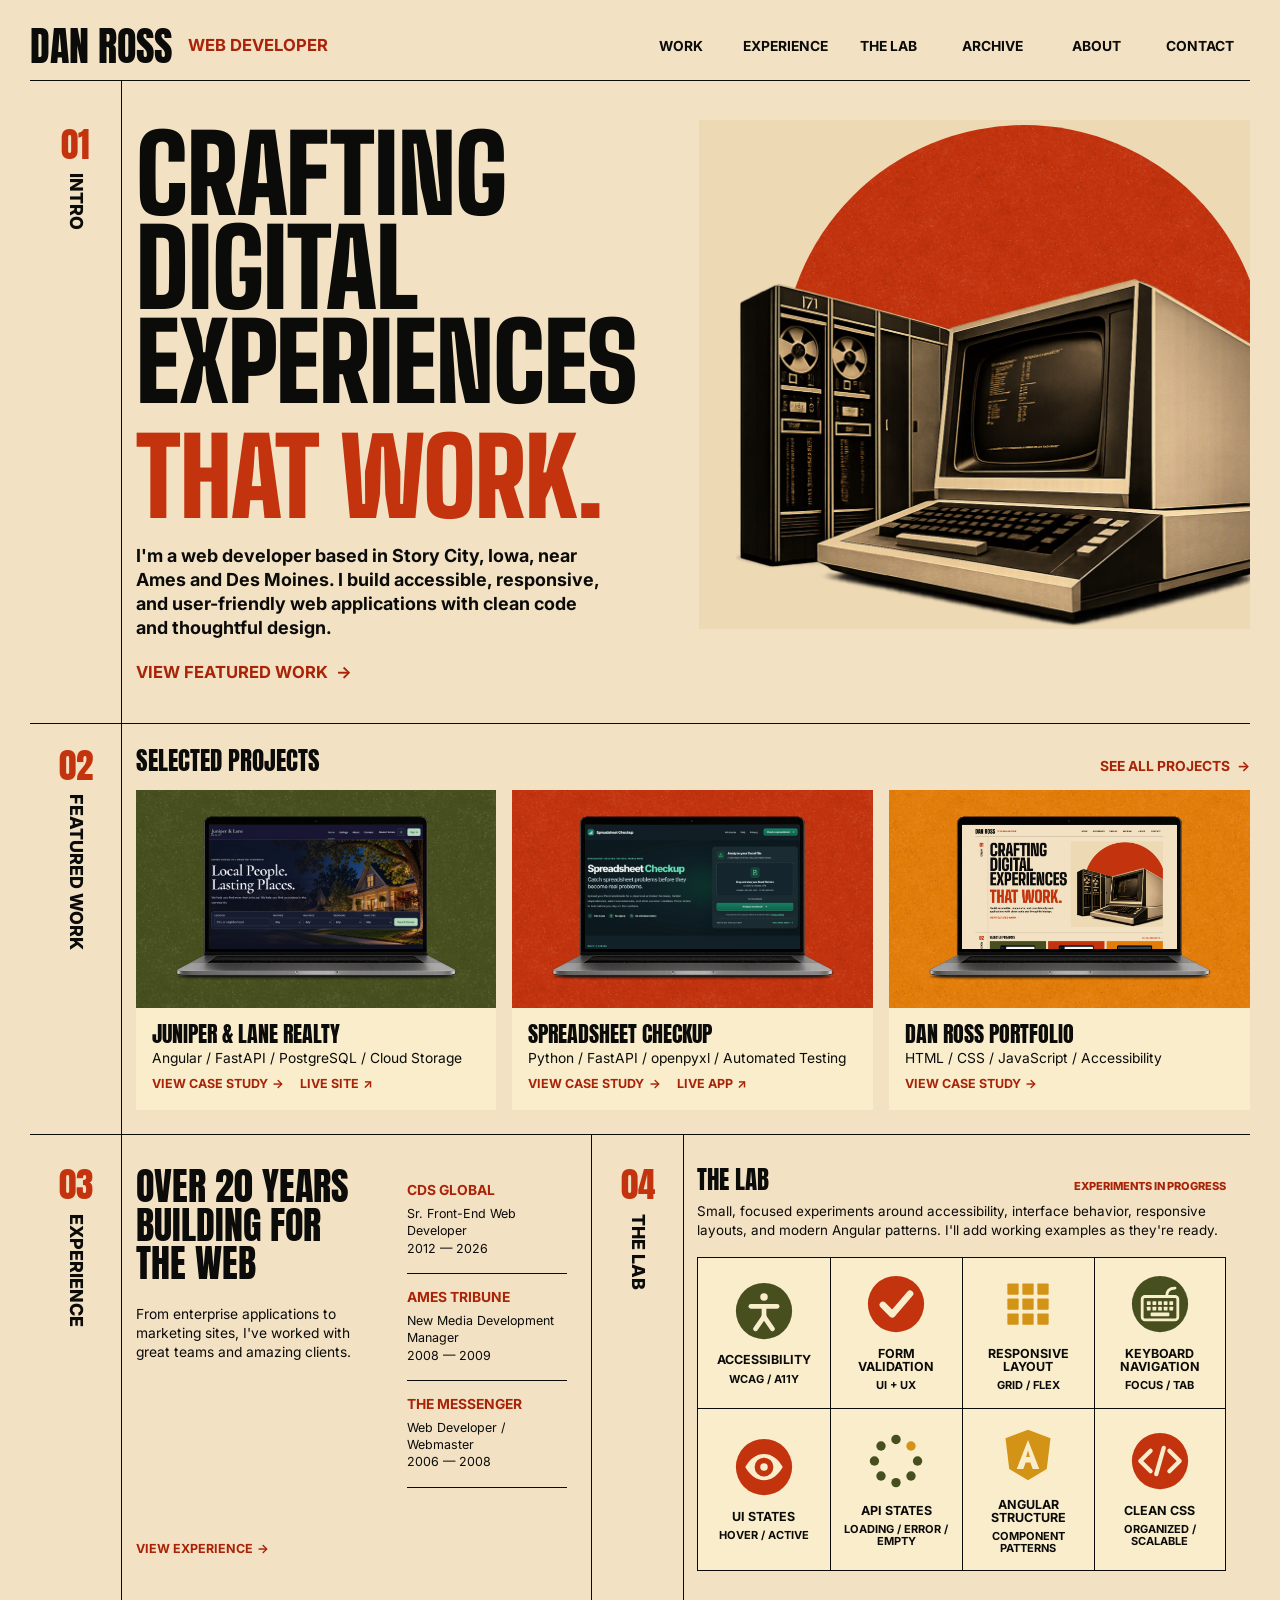
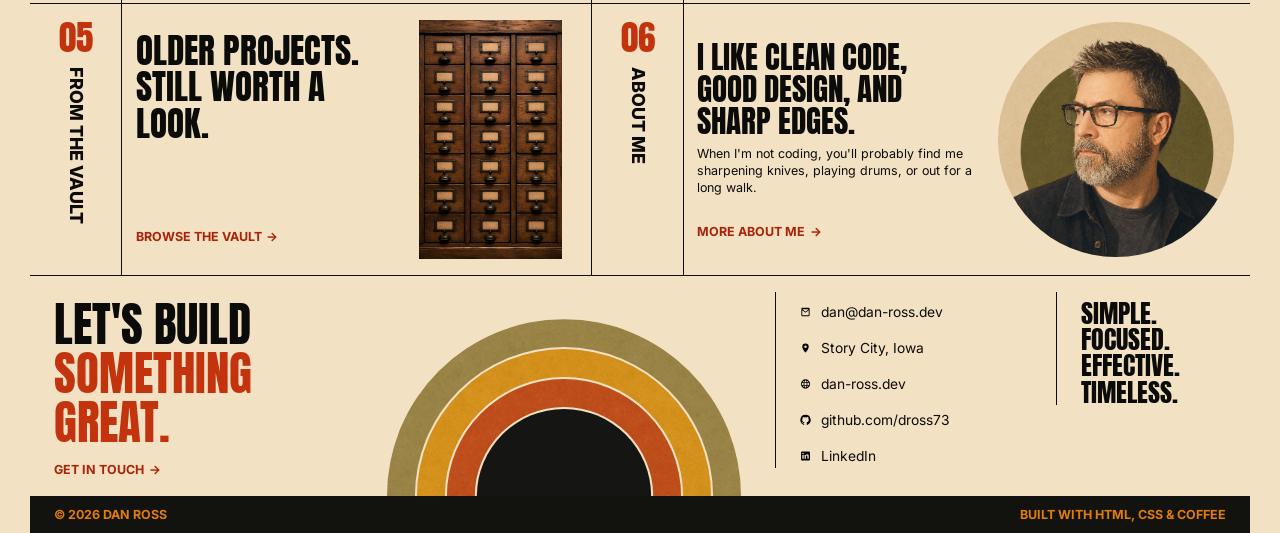
==== commit 8d390d5b: "Add final featured project screenshots" ====
--- a/index.html
+++ b/index.html
@@ -154,9 +154,11 @@
                     src="assets/images/laptop.png"
                     alt=""
                   />
-                  <div class="project-screen project-screen-placeholder">
-                    <span>Juniper &amp; Lane screenshot</span>
-                  </div>
+                  <img
+                    class="project-screen"
+                    src="assets/images/juniper-lane-card.webp"
+                    alt=""
+                  />
                 </div>
               </div>
 
@@ -196,9 +198,11 @@
                     src="assets/images/laptop.png"
                     alt=""
                   />
-                  <div class="project-screen project-screen-placeholder">
-                    <span>Spreadsheet Checkup screenshot</span>
-                  </div>
+                  <img
+                    class="project-screen"
+                    src="assets/images/spreadsheet-checkup-card.webp"
+                    alt=""
+                  />
                 </div>
               </div>
 
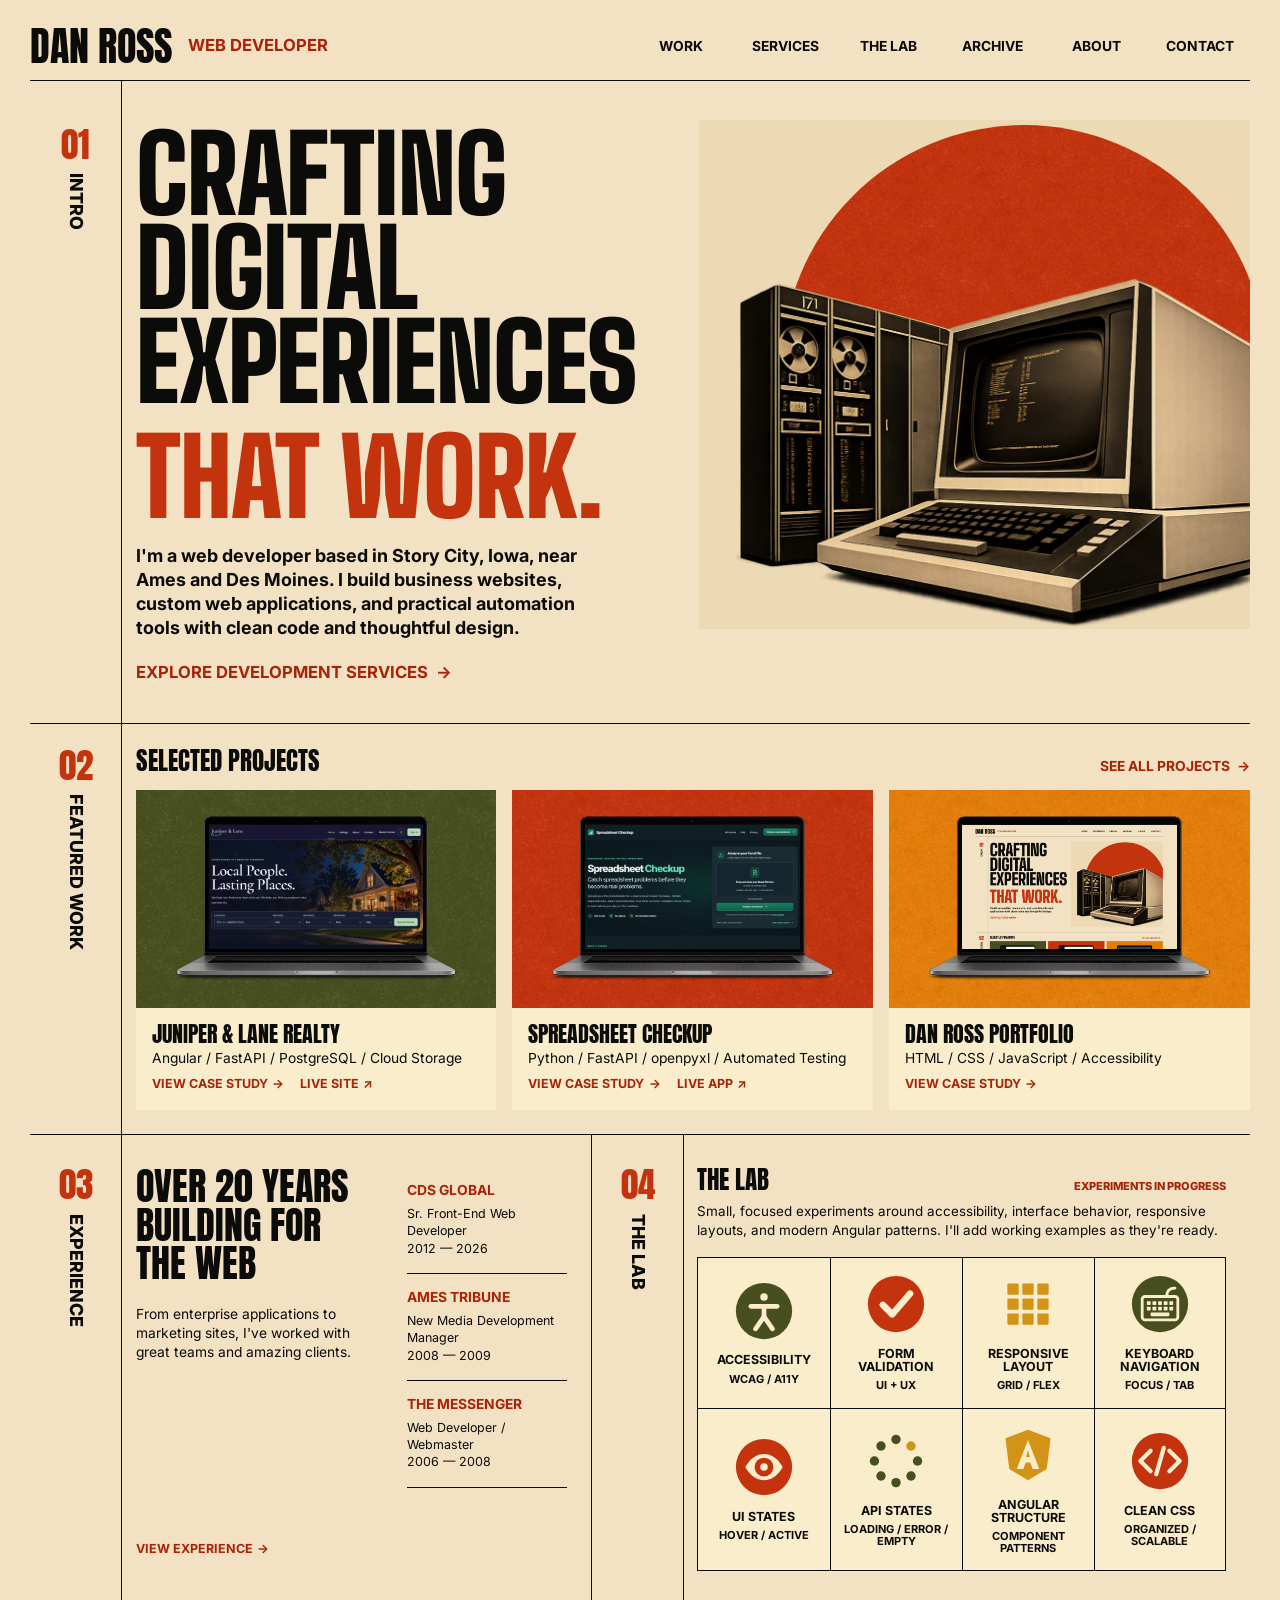
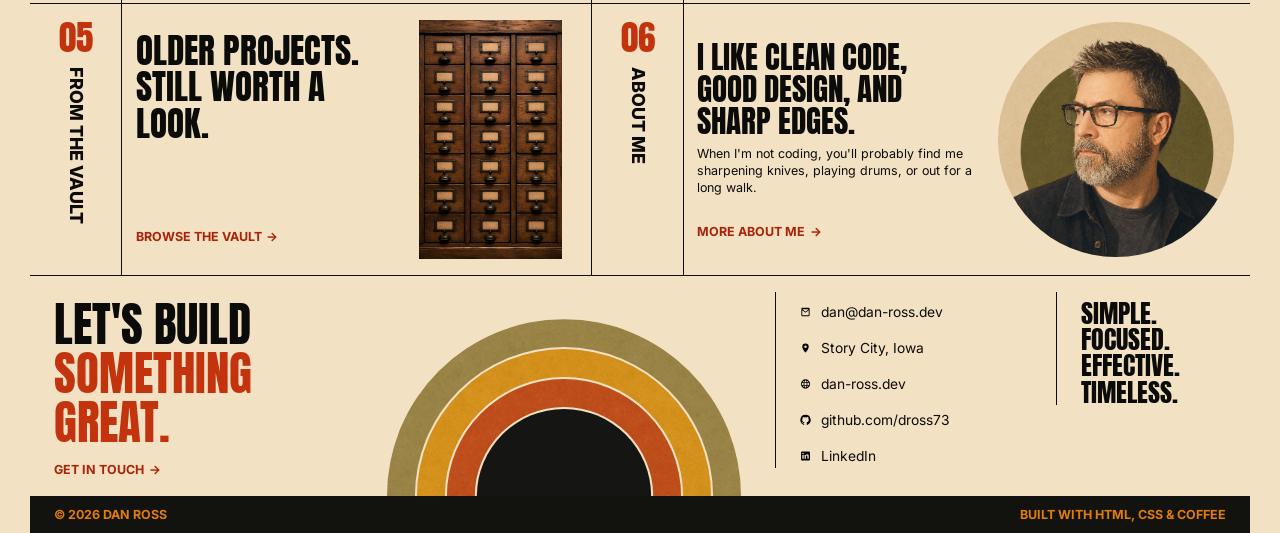
==== commit c61baac1: "Prioritize Iowa business services in homepage SEO and CTA" ====
--- a/index.html
+++ b/index.html
@@ -5,11 +5,11 @@
     <meta name="viewport" content="width=device-width, initial-scale=1.0" />
     <meta
       name="description"
-      content="Central Iowa web developer based in Story City, near Ames and Des Moines. Explore Dan Ross's front-end, Angular, accessibility, and full-stack development work."
+      content="Web development services for Iowa businesses. Dan Ross builds custom websites, web applications, and automation tools near Ames and Des Moines."
     />
 
     <title>
-      Dan Ross | Front-End & Full-Stack Web Developer in Central Iowa
+      Dan Ross | Iowa Web Development & Custom Software Services
     </title>
     <link rel="canonical" href="https://dan-ross.dev/" />
     <meta
@@ -87,7 +87,7 @@
       <nav id="primary-navigation" aria-label="Primary navigation">
         <ul class="nav-list">
           <li><a href="#work">Work</a></li>
-          <li><a href="experience.html">Experience</a></li>
+          <li><a href="services.html">Services</a></li>
           <li><a href="#lab">The Lab</a></li>
           <li><a href="vault.html">Archive</a></li>
           <li><a href="about.html">About</a></li>
@@ -113,11 +113,11 @@
             </h1>
             <p class="hero-description">
               I'm a web developer based in Story City, Iowa, near Ames and Des
-              Moines. I build accessible, responsive, and user-friendly web
-              applications with clean code and thoughtful design.
+              Moines. I build business websites, custom web applications, and
+              practical automation tools with clean code and thoughtful design.
             </p>
-            <a class="hero-link" href="#work">
-              View featured work
+            <a class="hero-link" href="services.html">
+              Explore development services
               <span aria-hidden="true">→</span>
             </a>
           </div>
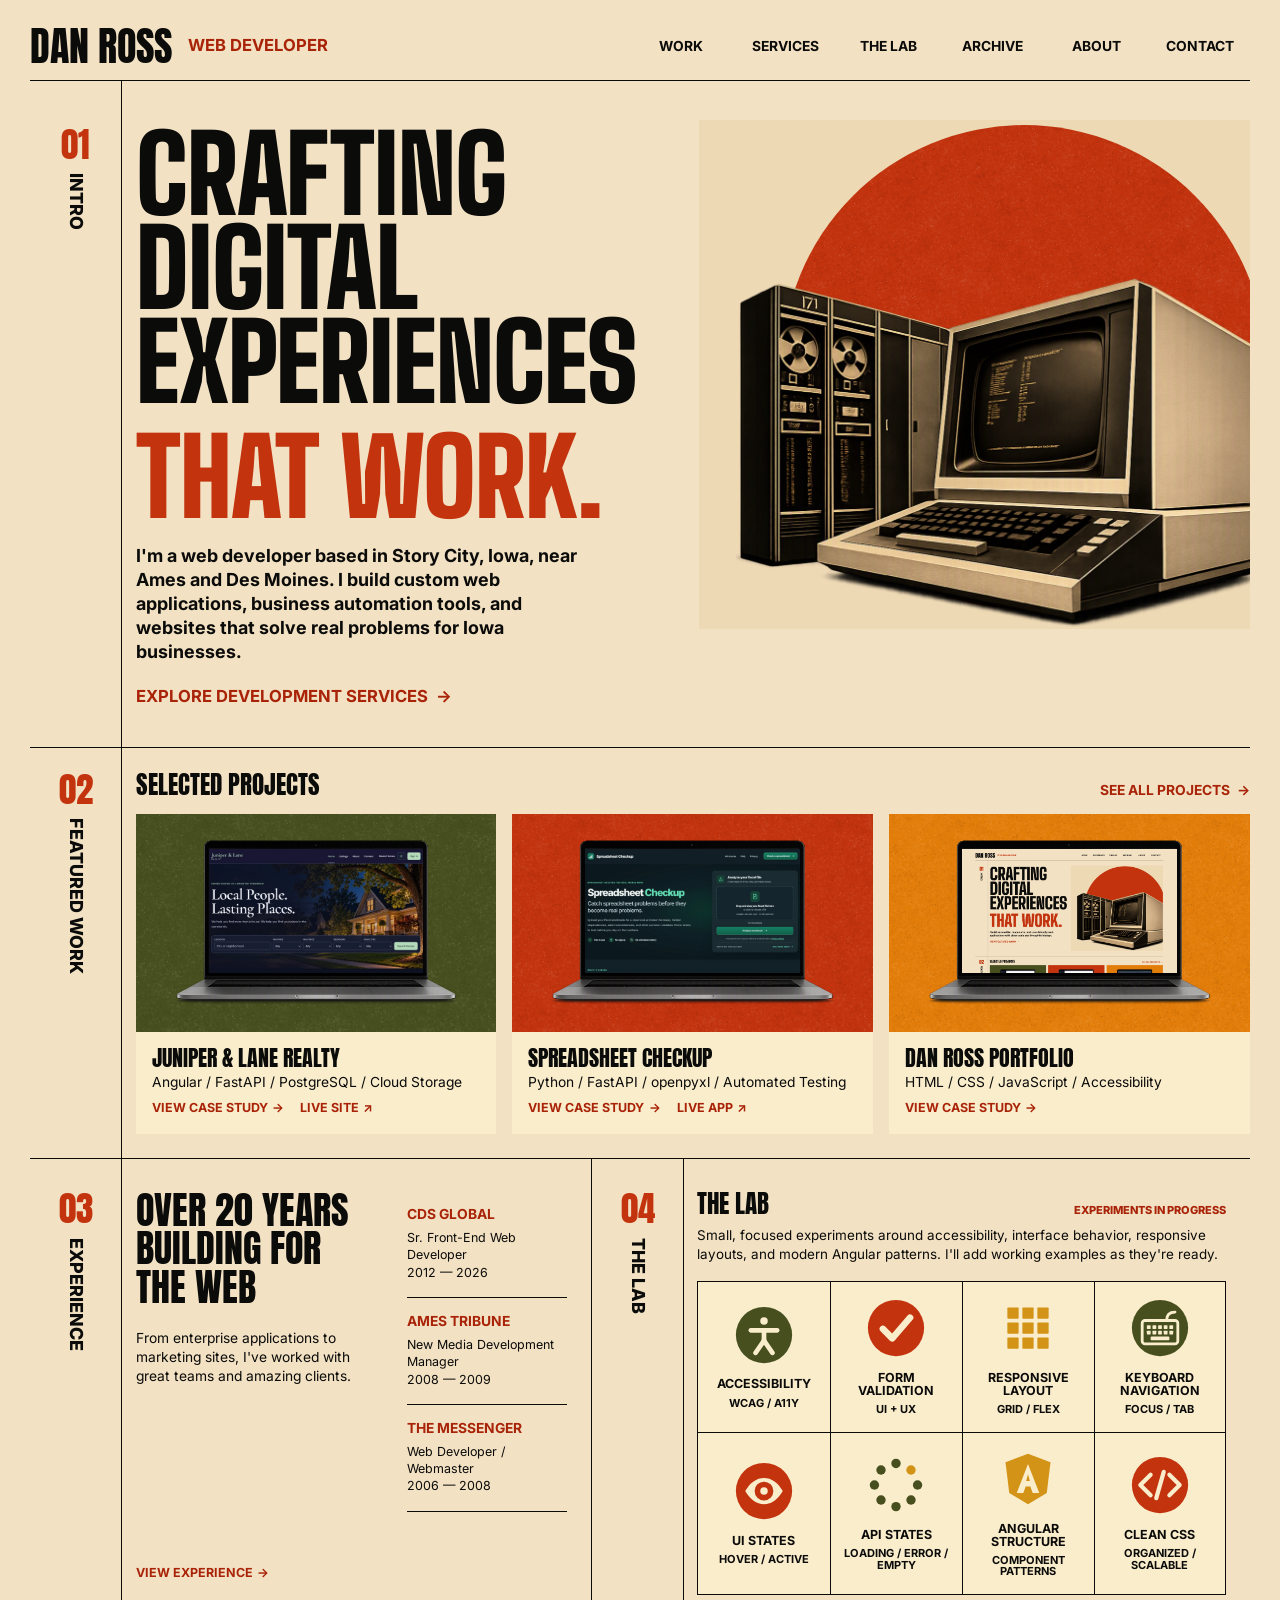
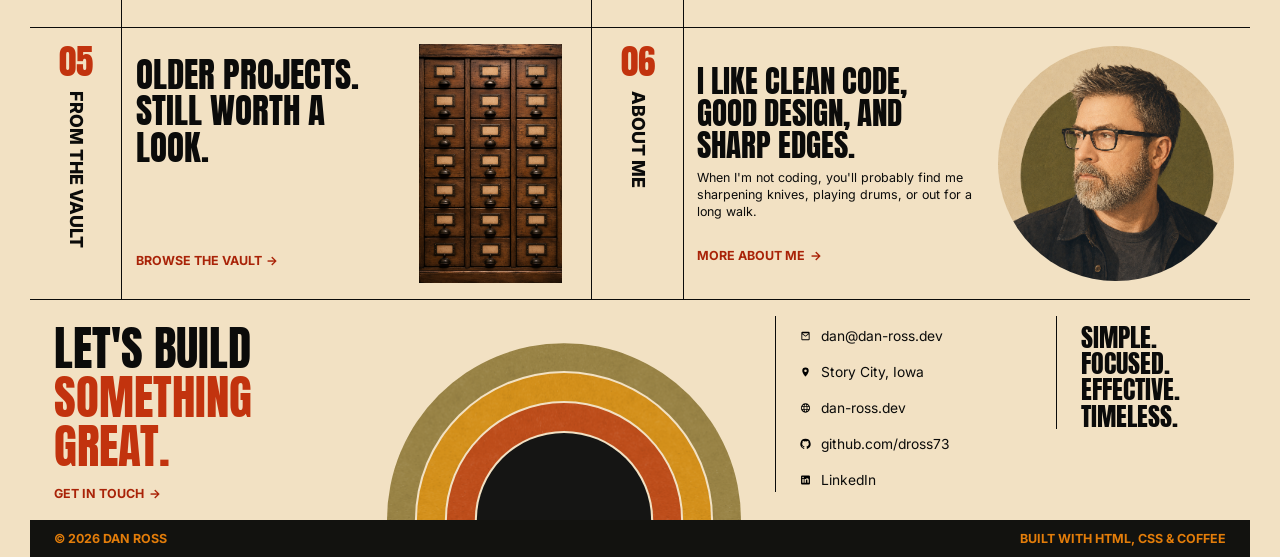
==== commit 0c8a1689: "Refine SEO and business services messaging on index.html" ====
--- a/index.html
+++ b/index.html
@@ -5,11 +5,11 @@
     <meta name="viewport" content="width=device-width, initial-scale=1.0" />
     <meta
       name="description"
-      content="Web development services for Iowa businesses. Dan Ross builds custom websites, web applications, and automation tools near Ames and Des Moines."
+      content="Custom web applications, business automation, and website development for Iowa businesses. Dan Ross serves Ames, Des Moines, and central Iowa."
     />
 
     <title>
-      Dan Ross | Iowa Web Development & Custom Software Services
+      Dan Ross | Custom Software & Automation in Iowa
     </title>
     <link rel="canonical" href="https://dan-ross.dev/" />
     <meta
@@ -113,8 +113,8 @@
             </h1>
             <p class="hero-description">
               I'm a web developer based in Story City, Iowa, near Ames and Des
-              Moines. I build business websites, custom web applications, and
-              practical automation tools with clean code and thoughtful design.
+              Moines. I build custom web applications, business automation tools,
+              and websites that solve real problems for Iowa businesses.
             </p>
             <a class="hero-link" href="services.html">
               Explore development services
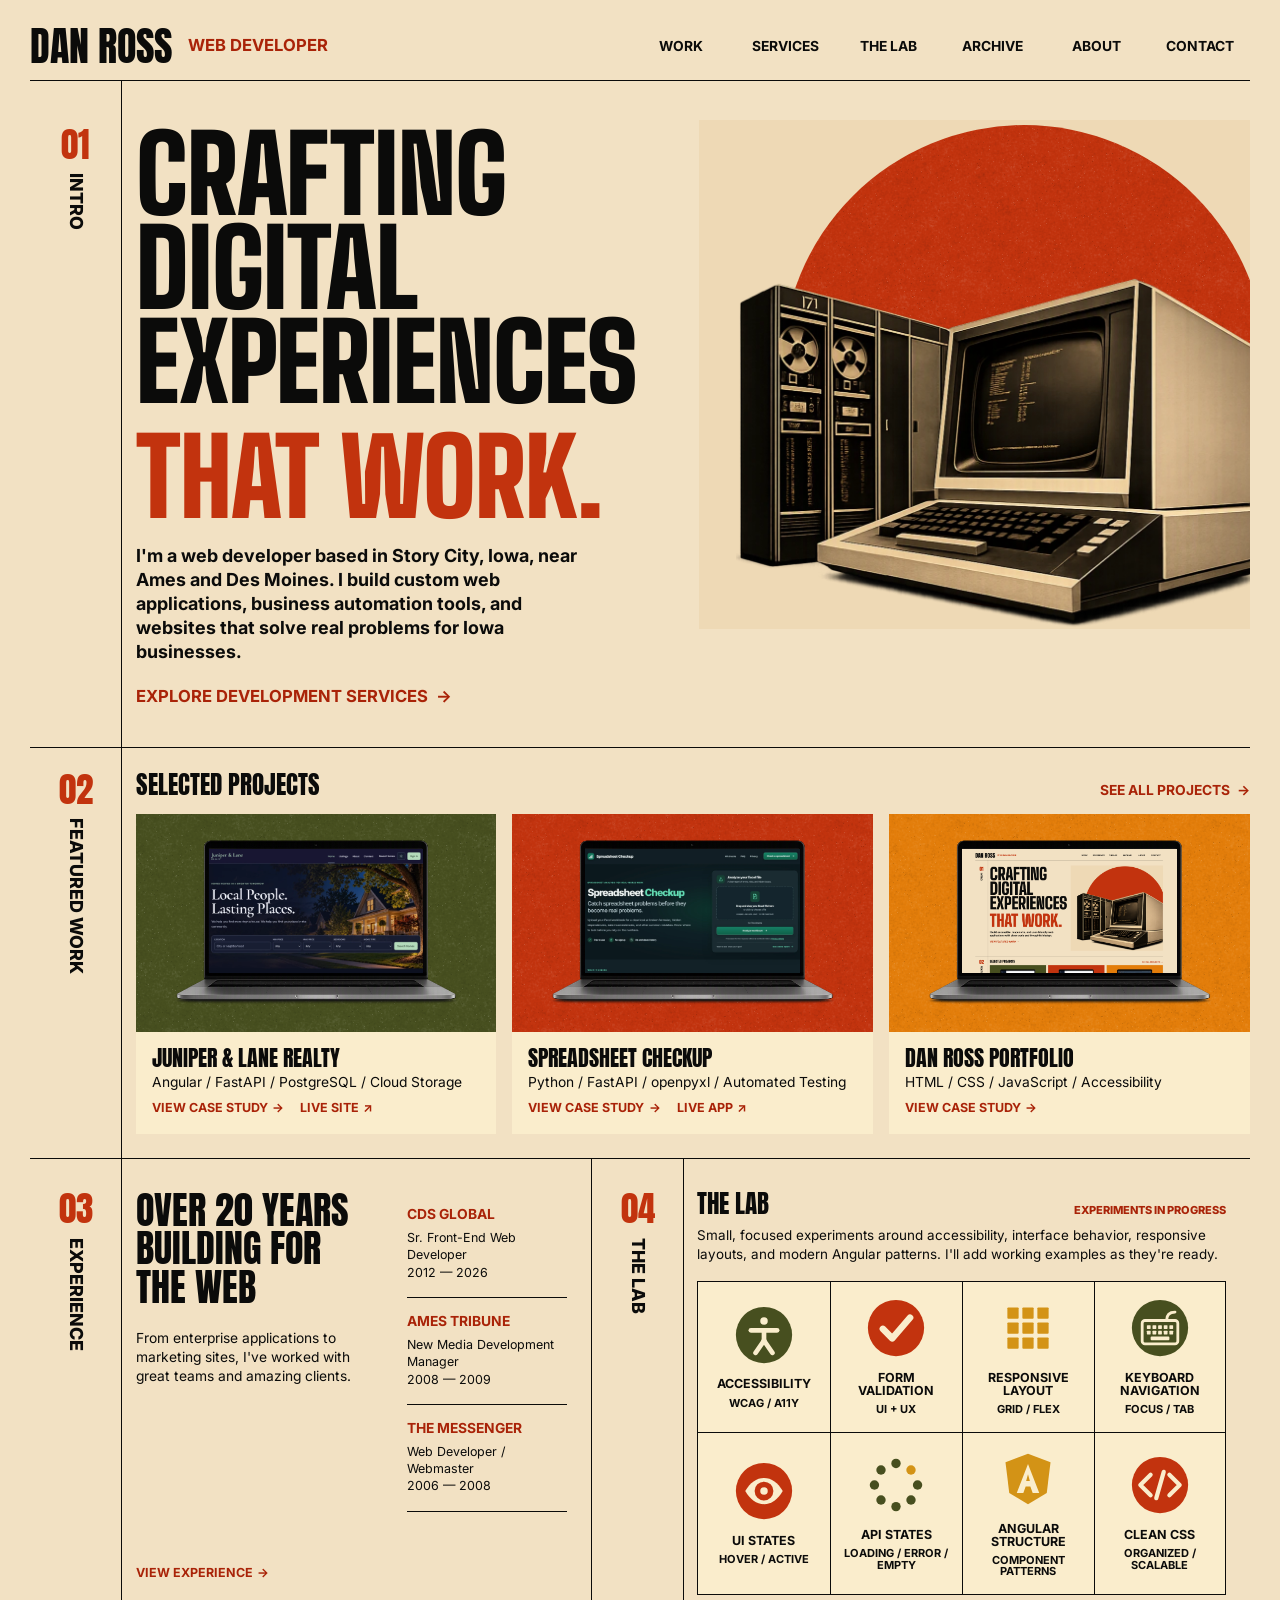
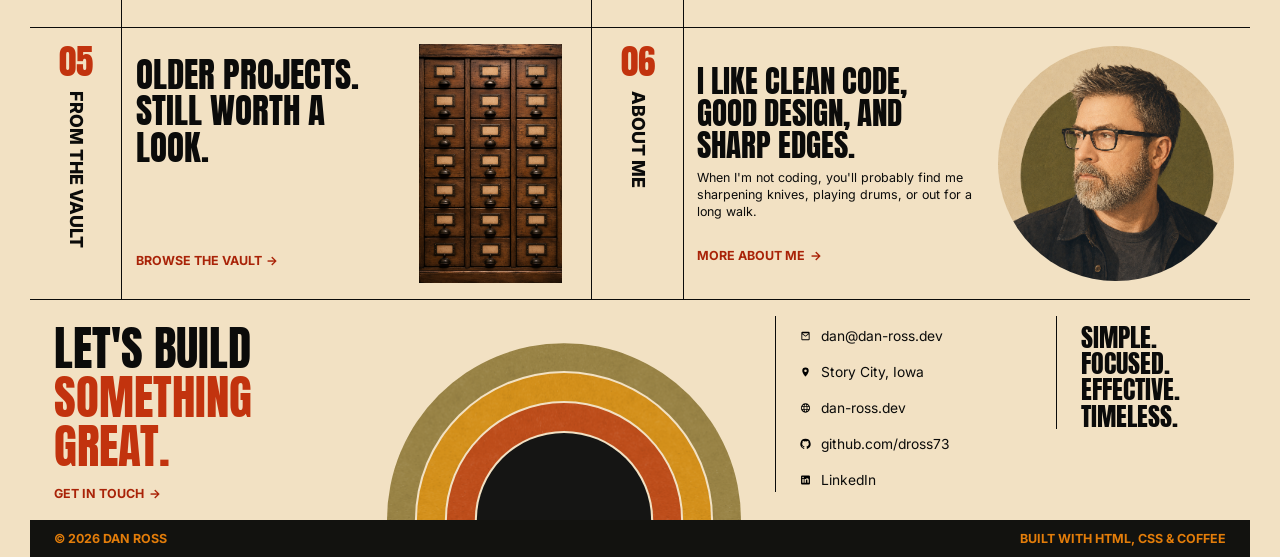
==== commit b621933d: "Converted main hero image to webp" ====
--- a/index.html
+++ b/index.html
@@ -122,7 +122,7 @@
             </a>
           </div>
           <div class="hero-visual" aria-hidden="true">
-            <img class="hero-image" src="assets/images/retro_pc.png" alt="" />
+            <img class="hero-image" src="assets/images/retro_pc-1.webp" alt="" />
           </div>
         </div>
       </section>
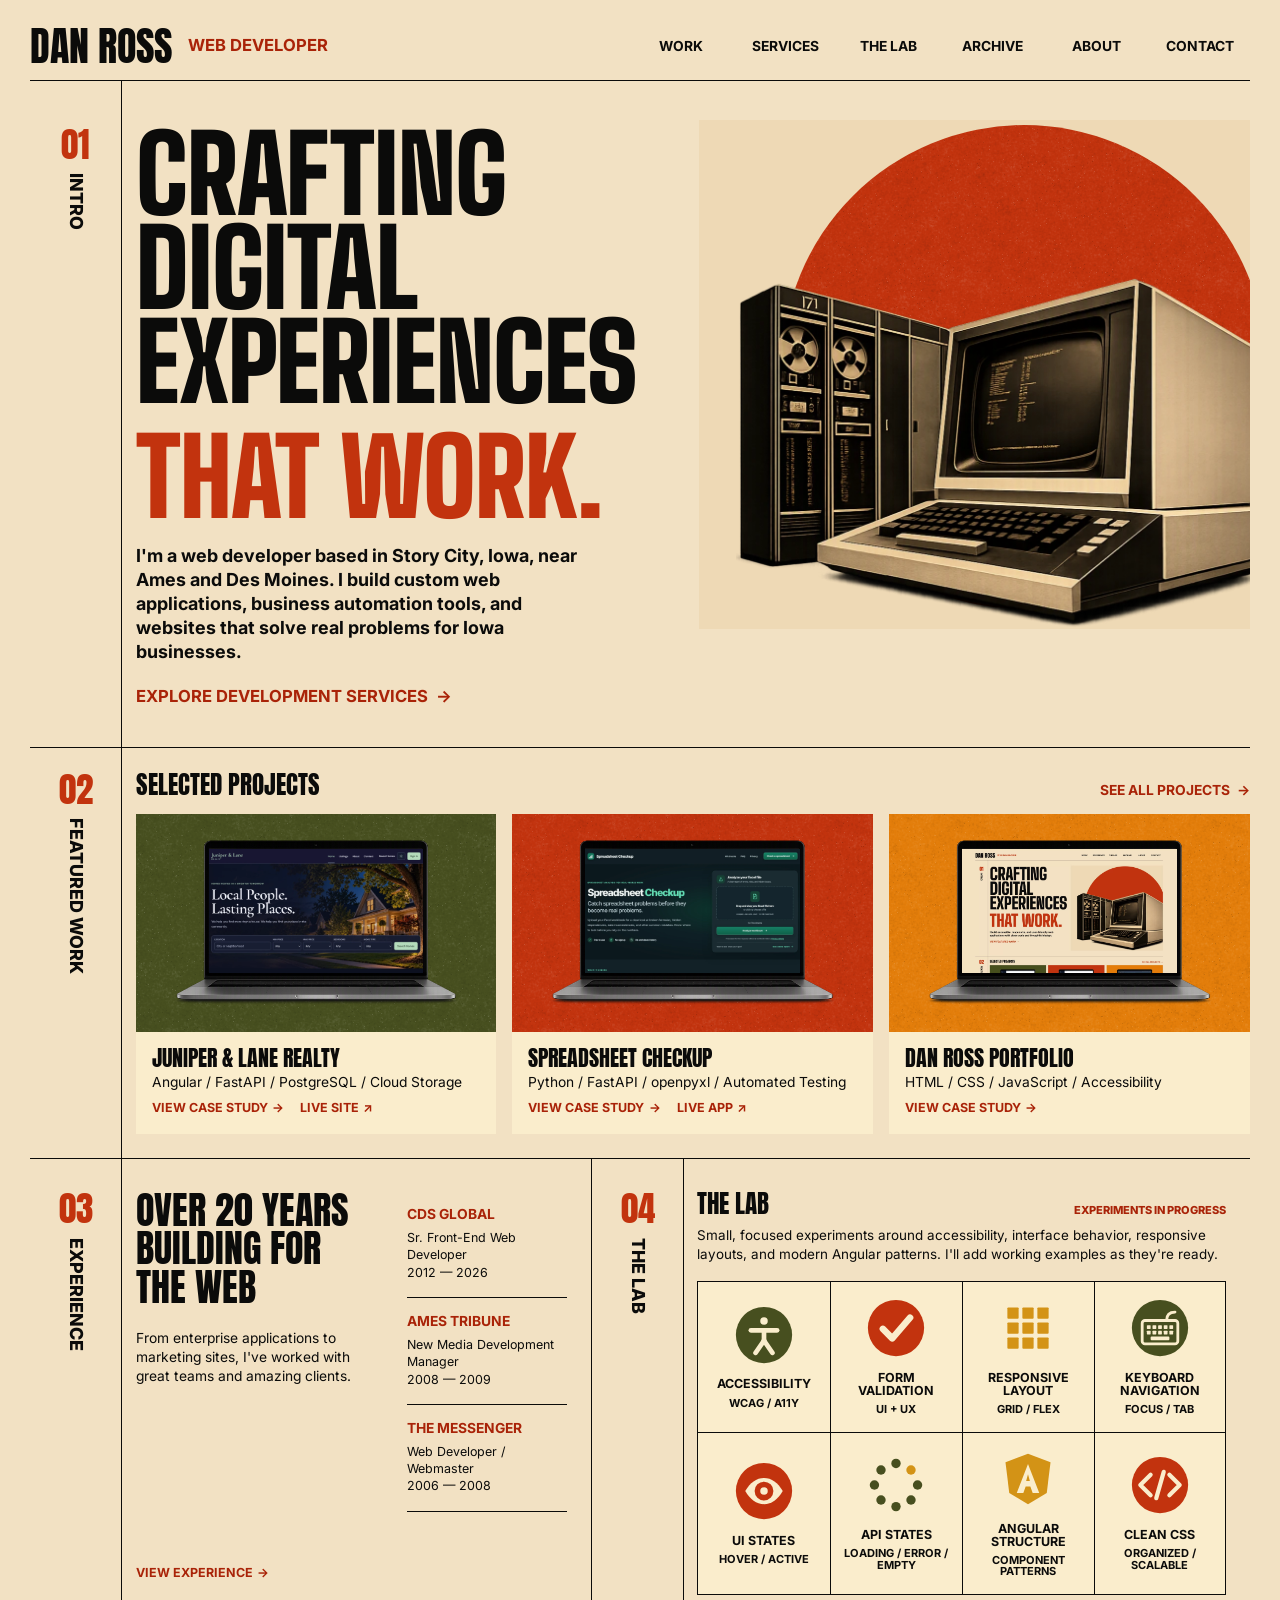
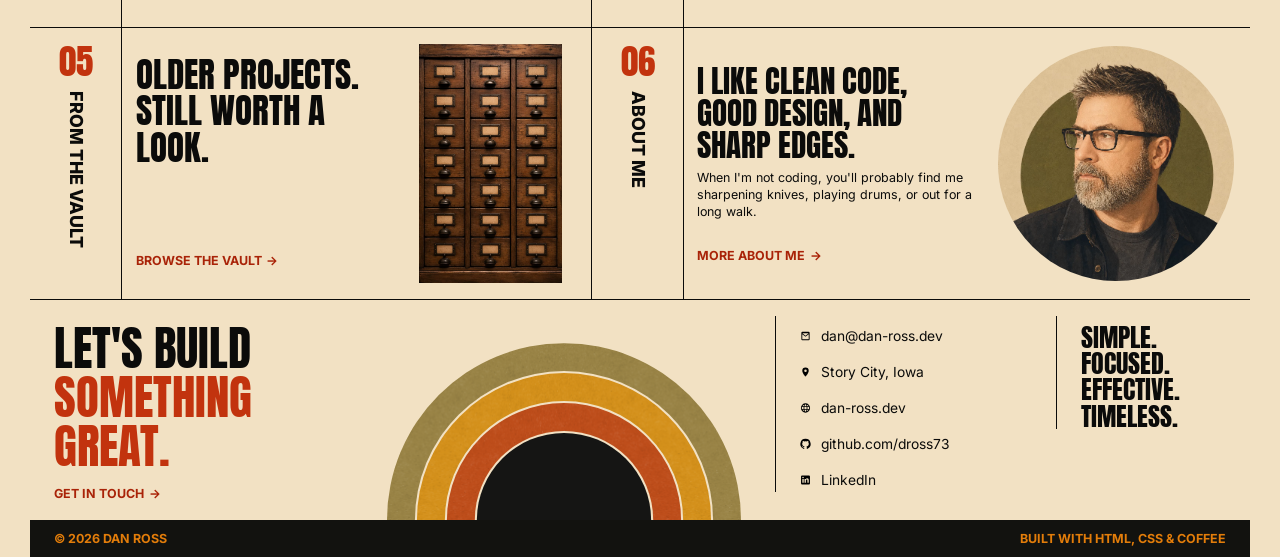
==== commit a4ed7c4c: "Converted other large images to webp" ====
--- a/index.html
+++ b/index.html
@@ -244,7 +244,7 @@
                   />
                   <img
                     class="project-screen"
-                    src="assets/images/dan-portfolio.png"
+                    src="assets/images/dan-portfolio.webp"
                     alt=""
                   />
                 </div>
@@ -502,7 +502,7 @@
             <div class="vault-media">
               <img
                 class="vault-image"
-                src="assets/images/card-catalog.png"
+                src="assets/images/card-catalog.webp"
                 alt=""
                 width="971"
                 height="1619"
@@ -544,7 +544,7 @@
 
             <img
               class="about-portrait"
-              src="assets/images/me.png"
+              src="assets/images/me.webp"
               alt="Stylized portrait of Dan Ross"
               width="1536"
               height="1536"
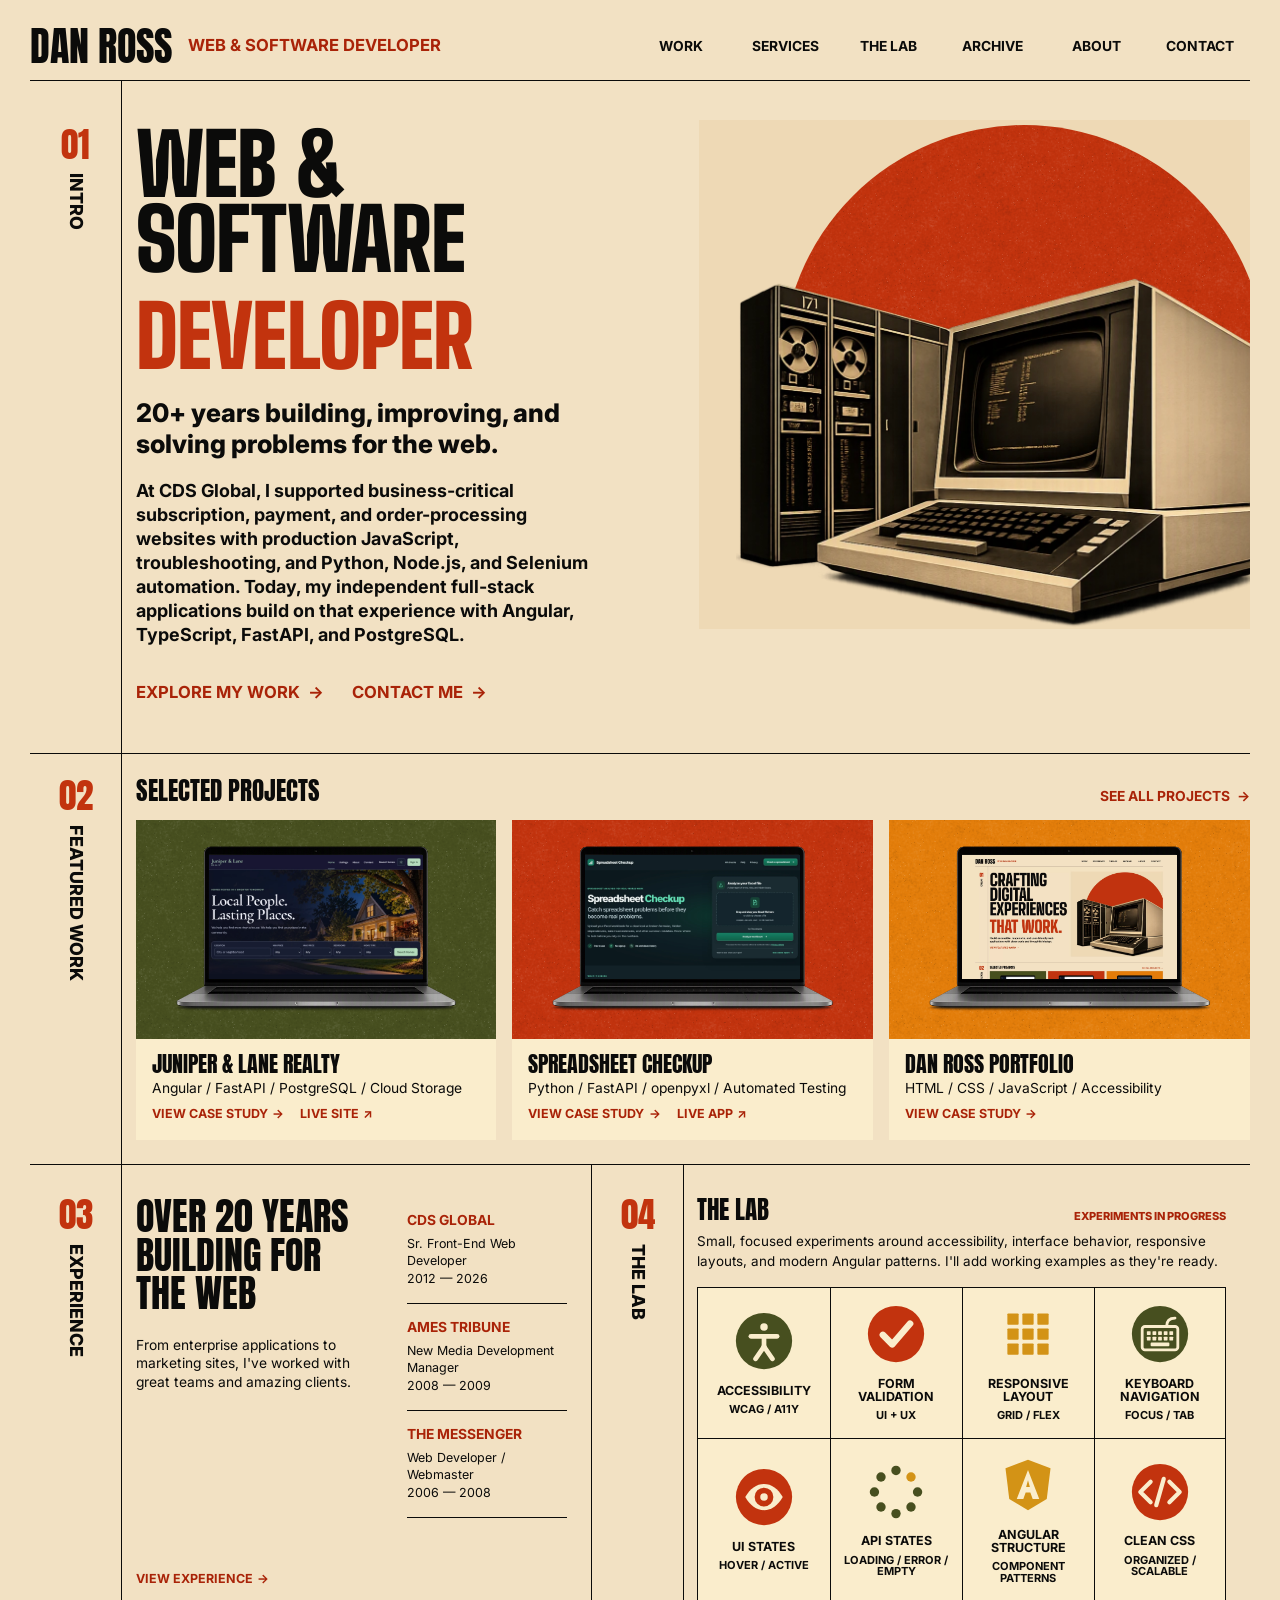
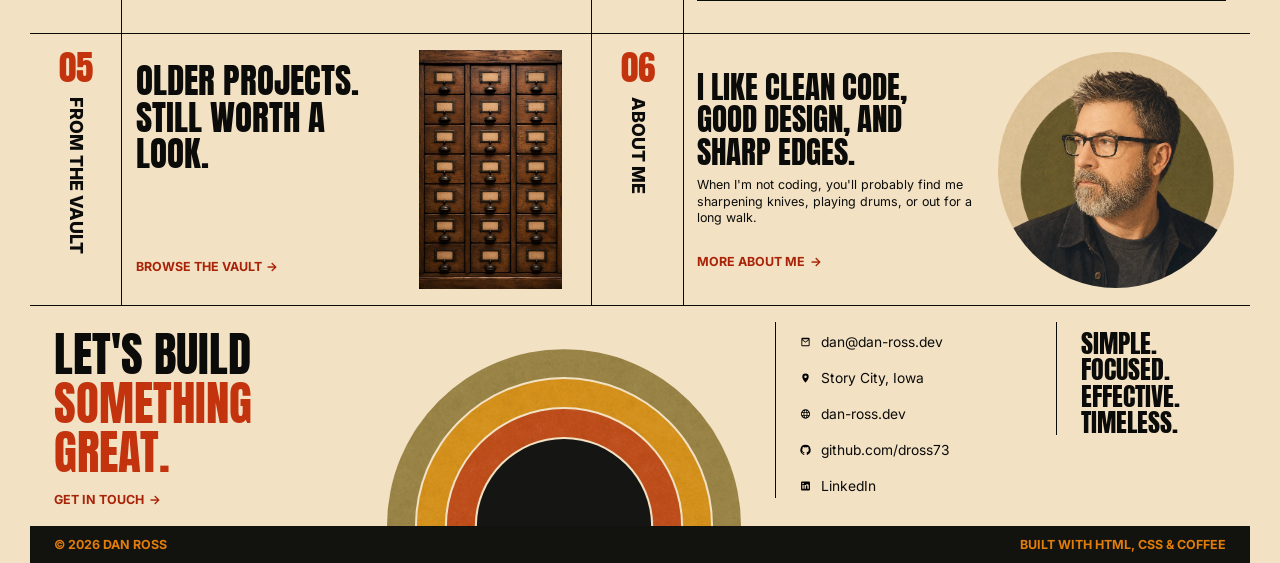
==== commit c34a3b6f: "Refocus homepage on web and software development experience" ====
--- a/index.html
+++ b/index.html
@@ -5,20 +5,18 @@
     <meta name="viewport" content="width=device-width, initial-scale=1.0" />
     <meta
       name="description"
-      content="Custom web applications, business automation, and website development for Iowa businesses. Dan Ross serves Ames, Des Moines, and central Iowa."
+      content="Dan Ross, Web &amp; Software Developer with 20+ years of experience in production JavaScript, troubleshooting, and automation, plus independent full-stack applications."
     />
 
-    <title>
-      Dan Ross | Custom Software & Automation in Iowa
-    </title>
+    <title>Dan Ross | Web &amp; Software Developer | 20+ Years of Experience</title>
     <link rel="canonical" href="https://dan-ross.dev/" />
     <meta
       property="og:title"
-      content="Dan Ross | Front-End &amp; Full-Stack Web Developer"
+      content="Dan Ross | Web &amp; Software Developer"
     />
     <meta
       property="og:description"
-      content="Central Iowa web developer specializing in accessible front-end and full-stack web applications."
+      content="20+ years building and improving production websites, solving problems, and automating maintenance. Explore my experience and independent full-stack applications."
     />
     <meta property="og:type" content="website" />
     <meta property="og:url" content="https://dan-ross.dev/" />
@@ -36,7 +34,7 @@
         "name": "Dan Ross",
         "url": "https://dan-ross.dev/",
         "image": "https://dan-ross.dev/assets/images/me.png",
-        "jobTitle": "Front-End and Full-Stack Web Developer",
+        "jobTitle": "Web & Software Developer",
         "address": {
           "@type": "PostalAddress",
           "addressLocality": "Story City",
@@ -68,9 +66,9 @@
   <body id="top">
     <a class="skip-link" href="#main-content"> Skip to main content </a>
 
-    <header class="site-header">
+    <header class="site-header site-header--home">
       <a class="site-name" href="index.html">Dan Ross</a>
-      <p class="site-role">Web Developer</p>
+      <p class="site-role">Web &amp; Software Developer</p>
 
       <button
         class="nav-toggle"
@@ -106,20 +104,30 @@
         <div class="hero-main">
           <div class="hero-content">
             <h1 id="hero-heading">
-              <span>Crafting</span>
-              <span>digital</span>
-              <span>experiences</span>
-              <span class="hero-heading-accent">that work.</span>
+              <span>Web &amp;</span>
+              <span>Software</span>
+              <span class="hero-heading-accent">Developer</span>
             </h1>
+            <p class="hero-lead">
+              20+ years building, improving, and solving problems for the web.
+            </p>
             <p class="hero-description">
-              I'm a web developer based in Story City, Iowa, near Ames and Des
-              Moines. I build custom web applications, business automation tools,
-              and websites that solve real problems for Iowa businesses.
+              At CDS Global, I supported business-critical subscription, payment,
+              and order-processing websites with production JavaScript,
+              troubleshooting, and Python, Node.js, and Selenium automation.
+              Today, my independent full-stack applications build on that
+              experience with Angular, TypeScript, FastAPI, and PostgreSQL.
             </p>
-            <a class="hero-link" href="services.html">
-              Explore development services
-              <span aria-hidden="true">→</span>
-            </a>
+            <div class="hero-actions">
+              <a class="hero-link" href="#work">
+                Explore my work
+                <span aria-hidden="true">→</span>
+              </a>
+              <a class="hero-link" href="#contact">
+                Contact me
+                <span aria-hidden="true">→</span>
+              </a>
+            </div>
           </div>
           <div class="hero-visual" aria-hidden="true">
             <img class="hero-image" src="assets/images/retro_pc-1.webp" alt="" />
--- a/css/components.css
+++ b/css/components.css
@@ -111,10 +111,15 @@
   writing-mode: vertical-rl;
 }
 
+.hero-content {
+  min-width: 0;
+  container-type: inline-size;
+}
+
 .hero h1 {
-  width: 35.94rem;
+  max-width: 100%;
   font-family: var(--font-hero);
-  font-size: clamp(5rem, 8.333vw, 7.5rem);
+  font-size: clamp(2rem, 15.5cqi, 7.5rem);
   font-weight: 900;
   line-height: 0.883;
   letter-spacing: -0.01em;
@@ -131,6 +136,21 @@
   line-height: 0.9;
 }
 
+.hero-lead {
+  max-width: 29.37rem;
+  margin-top: 1.5rem;
+  font-size: clamp(1.35rem, 2vw, 1.75rem);
+  font-weight: 800;
+  line-height: 1.2;
+}
+
+.hero-actions {
+  display: flex;
+  flex-wrap: wrap;
+  gap: 0.5rem 1.75rem;
+  margin-top: 1.5rem;
+}
+
 .hero-description {
   max-width: 29.37rem;
   margin-top: 1.19rem;
@@ -143,7 +163,7 @@
   display: inline-flex;
   align-items: center;
   gap: 0.5rem;
-  margin-top: 1.5rem;
+  min-height: 2.75rem;
   color: var(--color-accent-text);
   font-size: 1.0365rem;
   font-weight: 700;
@@ -654,9 +674,23 @@
 }
 
 @media (max-width: 56rem) {
+  .site-header--home .site-name {
+    grid-column: 1 / 3;
+  }
+
+  .site-header--home .site-role {
+    grid-column: 1 / -1;
+    grid-row: 2;
+    max-width: none;
+  }
+
+  .site-header--home .nav-toggle {
+    grid-column: 3;
+    grid-row: 1;
+  }
+
   .hero h1 {
-    width: auto;
-    font-size: clamp(3.25rem, 16vw, 5rem);
+    font-size: clamp(2rem, 15.5cqi, 5rem);
   }
 
   .section-marker {
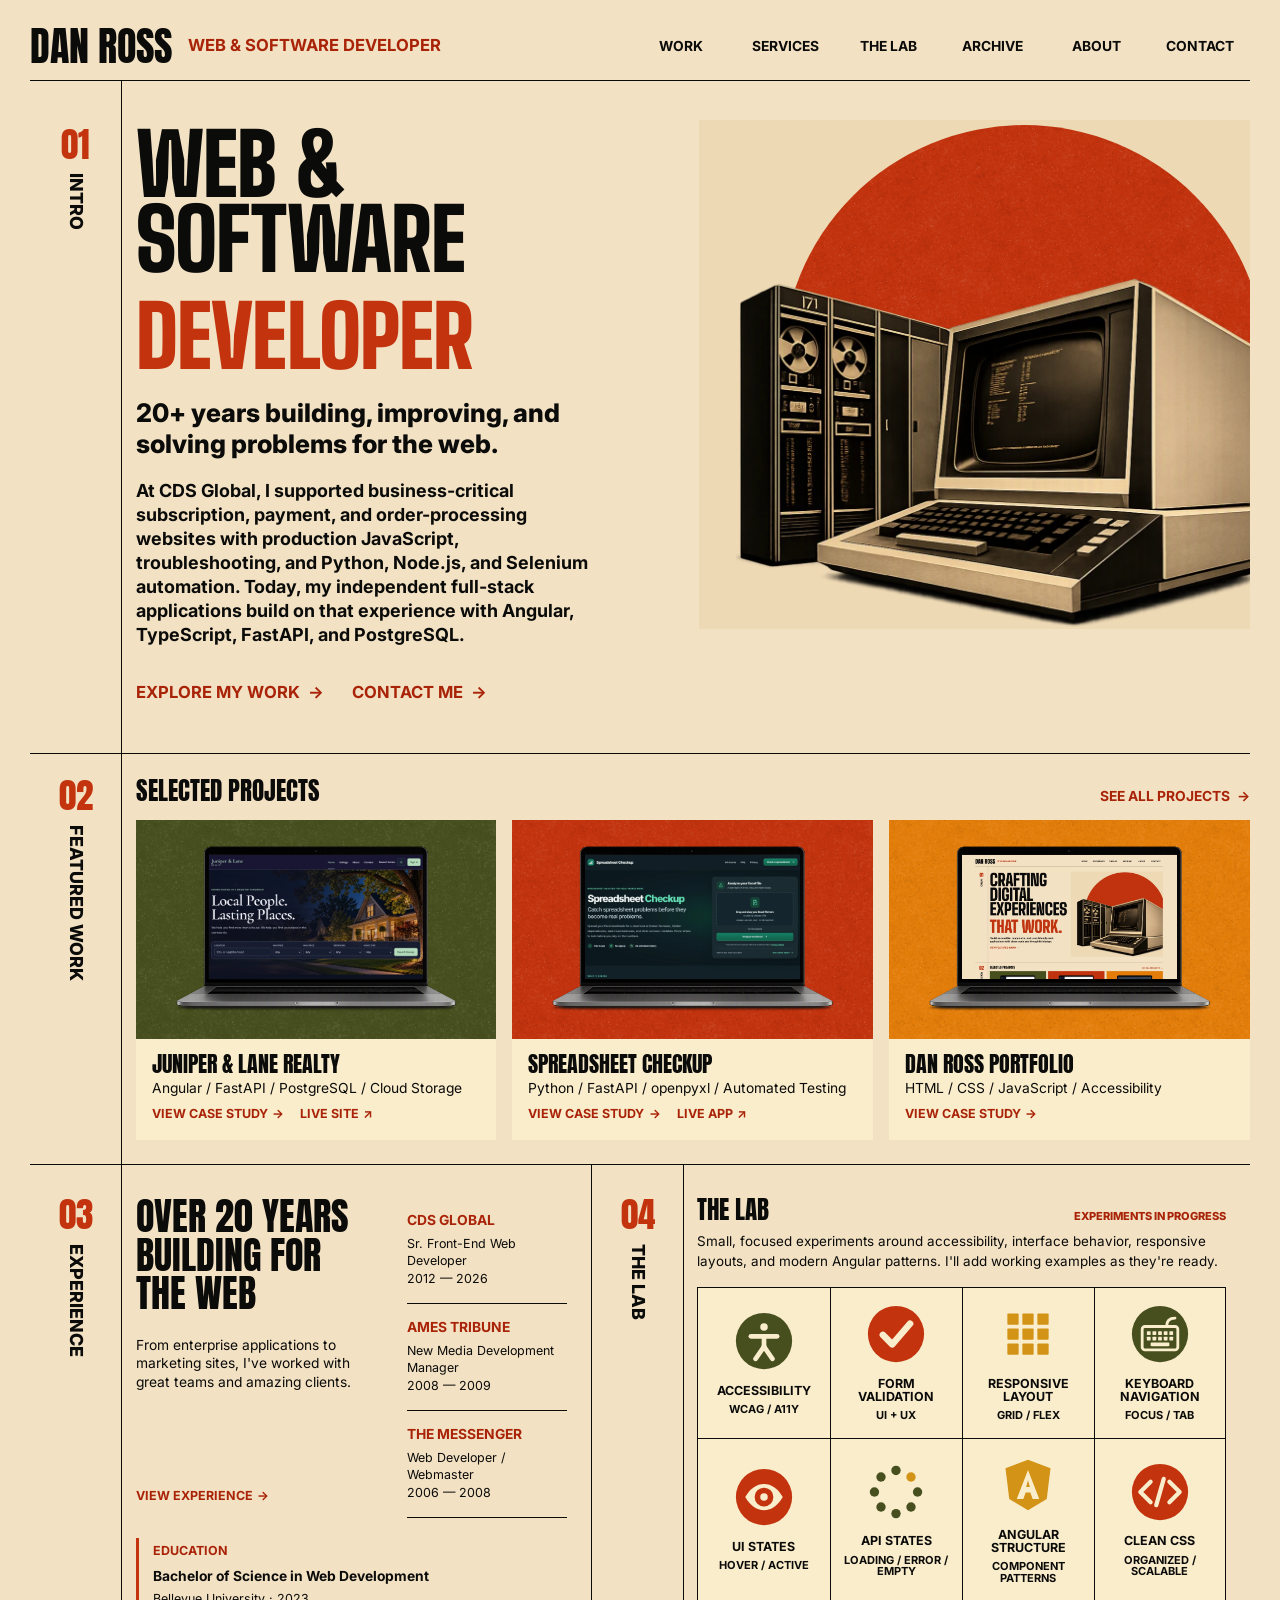
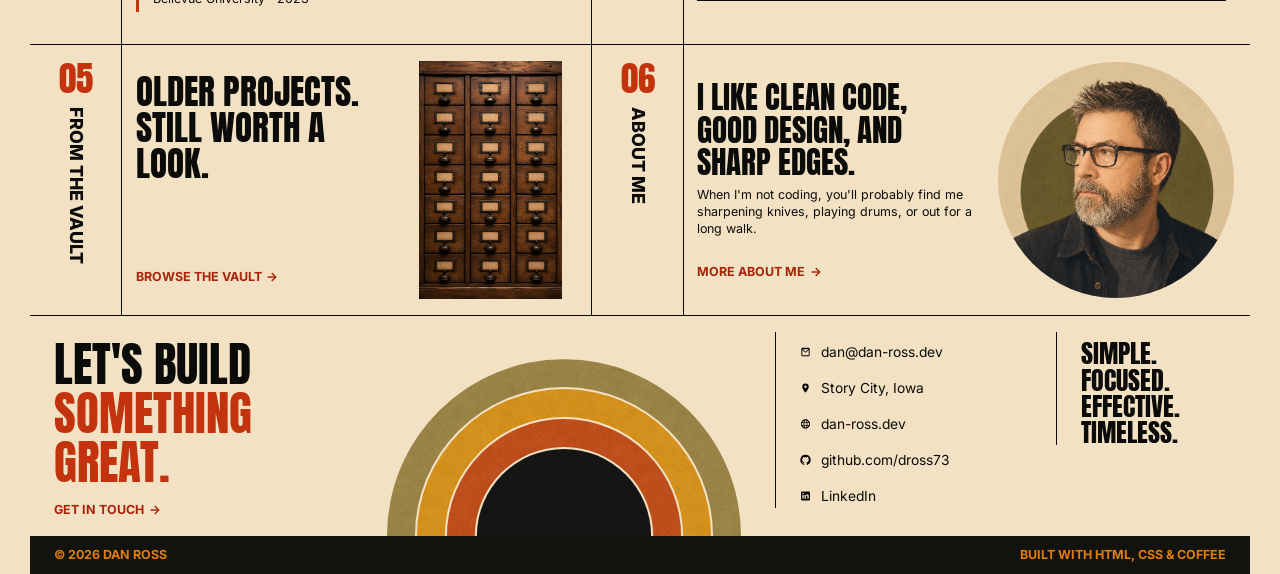
==== commit 23ab8a71: "Highlight web development degree in homepage experience" ====
--- a/index.html
+++ b/index.html
@@ -346,6 +346,16 @@
                 </p>
               </li>
             </ol>
+
+            <div class="experience-education">
+              <h3>Education</h3>
+              <p class="experience-degree">
+                Bachelor of Science in Web Development
+              </p>
+              <p class="experience-school">
+                Bellevue University · <time datetime="2023">2023</time>
+              </p>
+            </div>
           </div>
         </section>
 
--- a/css/components.css
+++ b/css/components.css
@@ -413,6 +413,35 @@
   font-size: 0.78rem;
   line-height: 1.4;
   white-space: nowrap;
+}
+
+/* A supporting credential beneath the professional experience. */
+.experience-education {
+  grid-column: 1 / -1;
+  margin-top: 1.25rem;
+  padding: 0.25rem 0 0.25rem 0.875rem;
+  border-left: 3px solid var(--color-accent);
+}
+
+.experience-education h3 {
+  color: var(--color-accent-text);
+  font-size: 0.78rem;
+  font-weight: 700;
+  line-height: 1.4;
+  text-transform: uppercase;
+}
+
+.experience-degree {
+  margin-top: 0.44rem;
+  font-size: 0.864rem;
+  font-weight: 700;
+  line-height: 1.4;
+}
+
+.experience-school {
+  margin-top: 0.25rem;
+  font-size: 0.78rem;
+  line-height: 1.4;
 }
 
 .lab-card {
